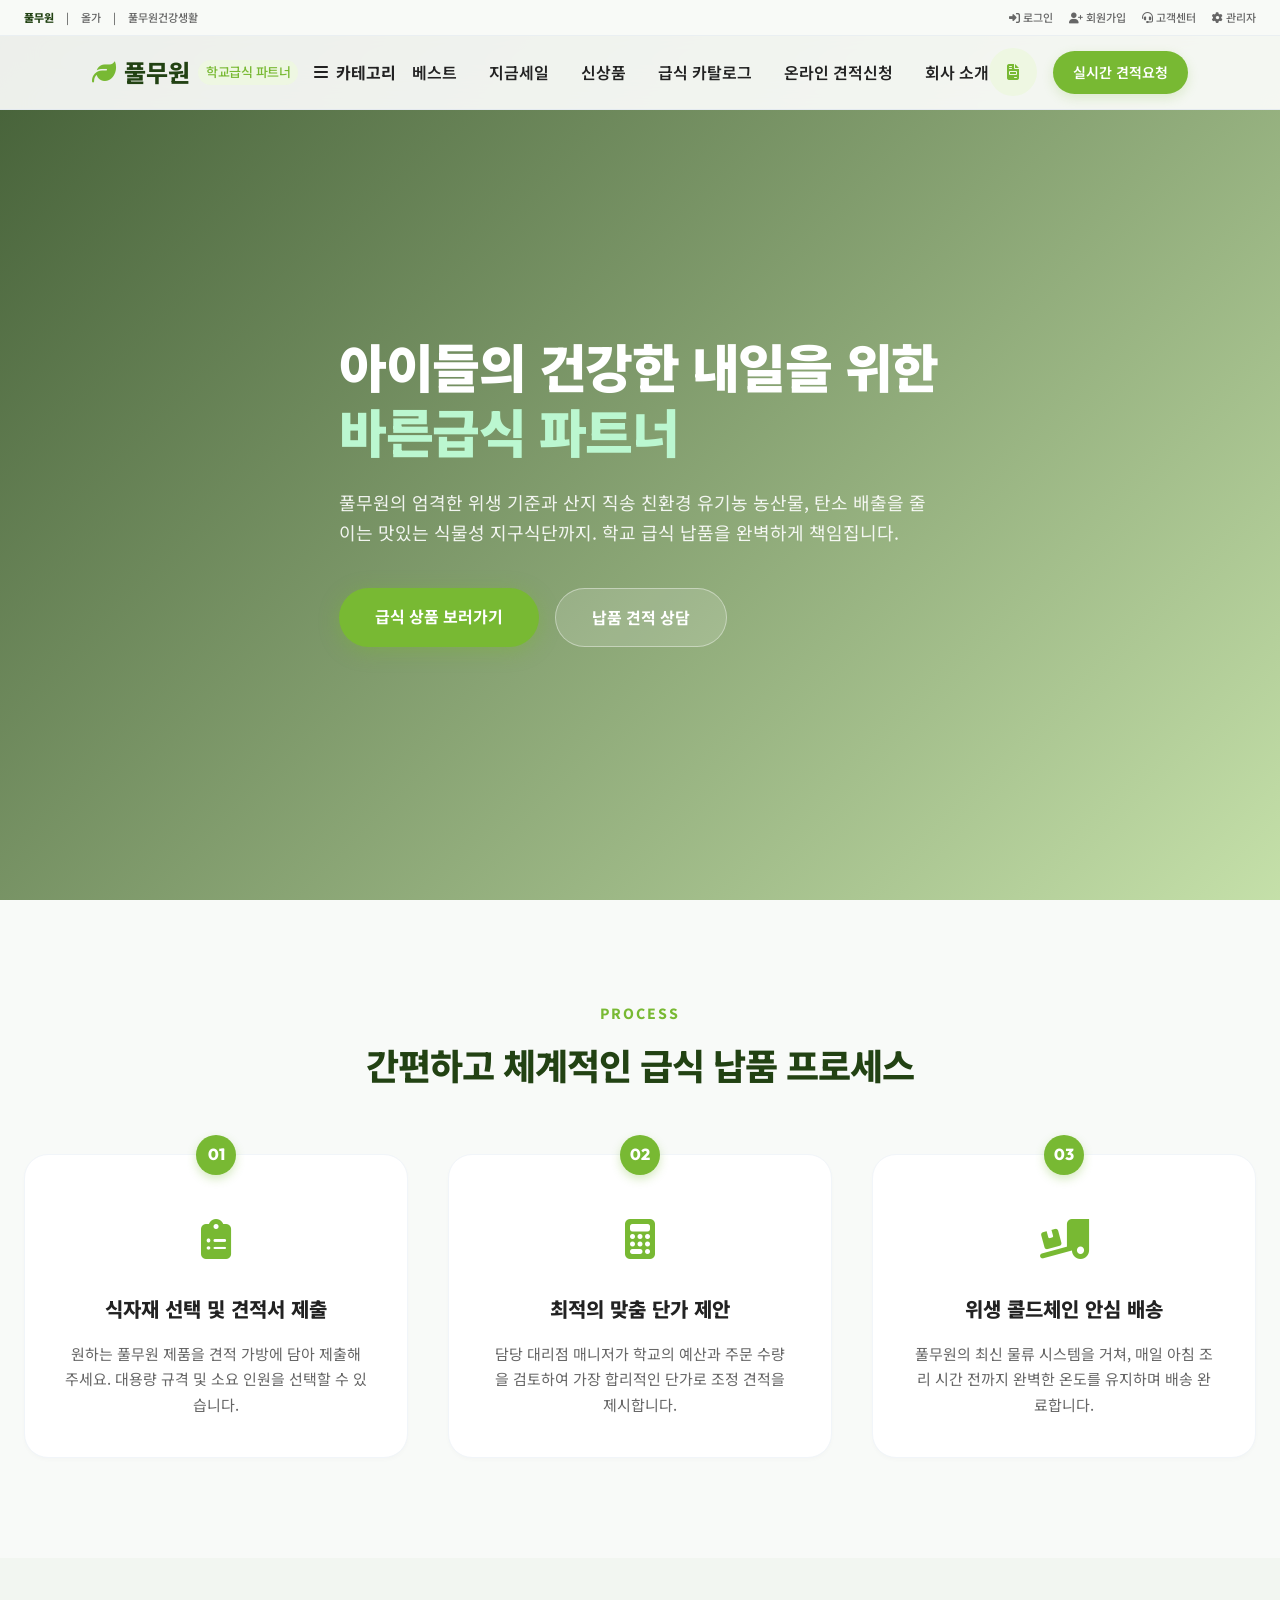
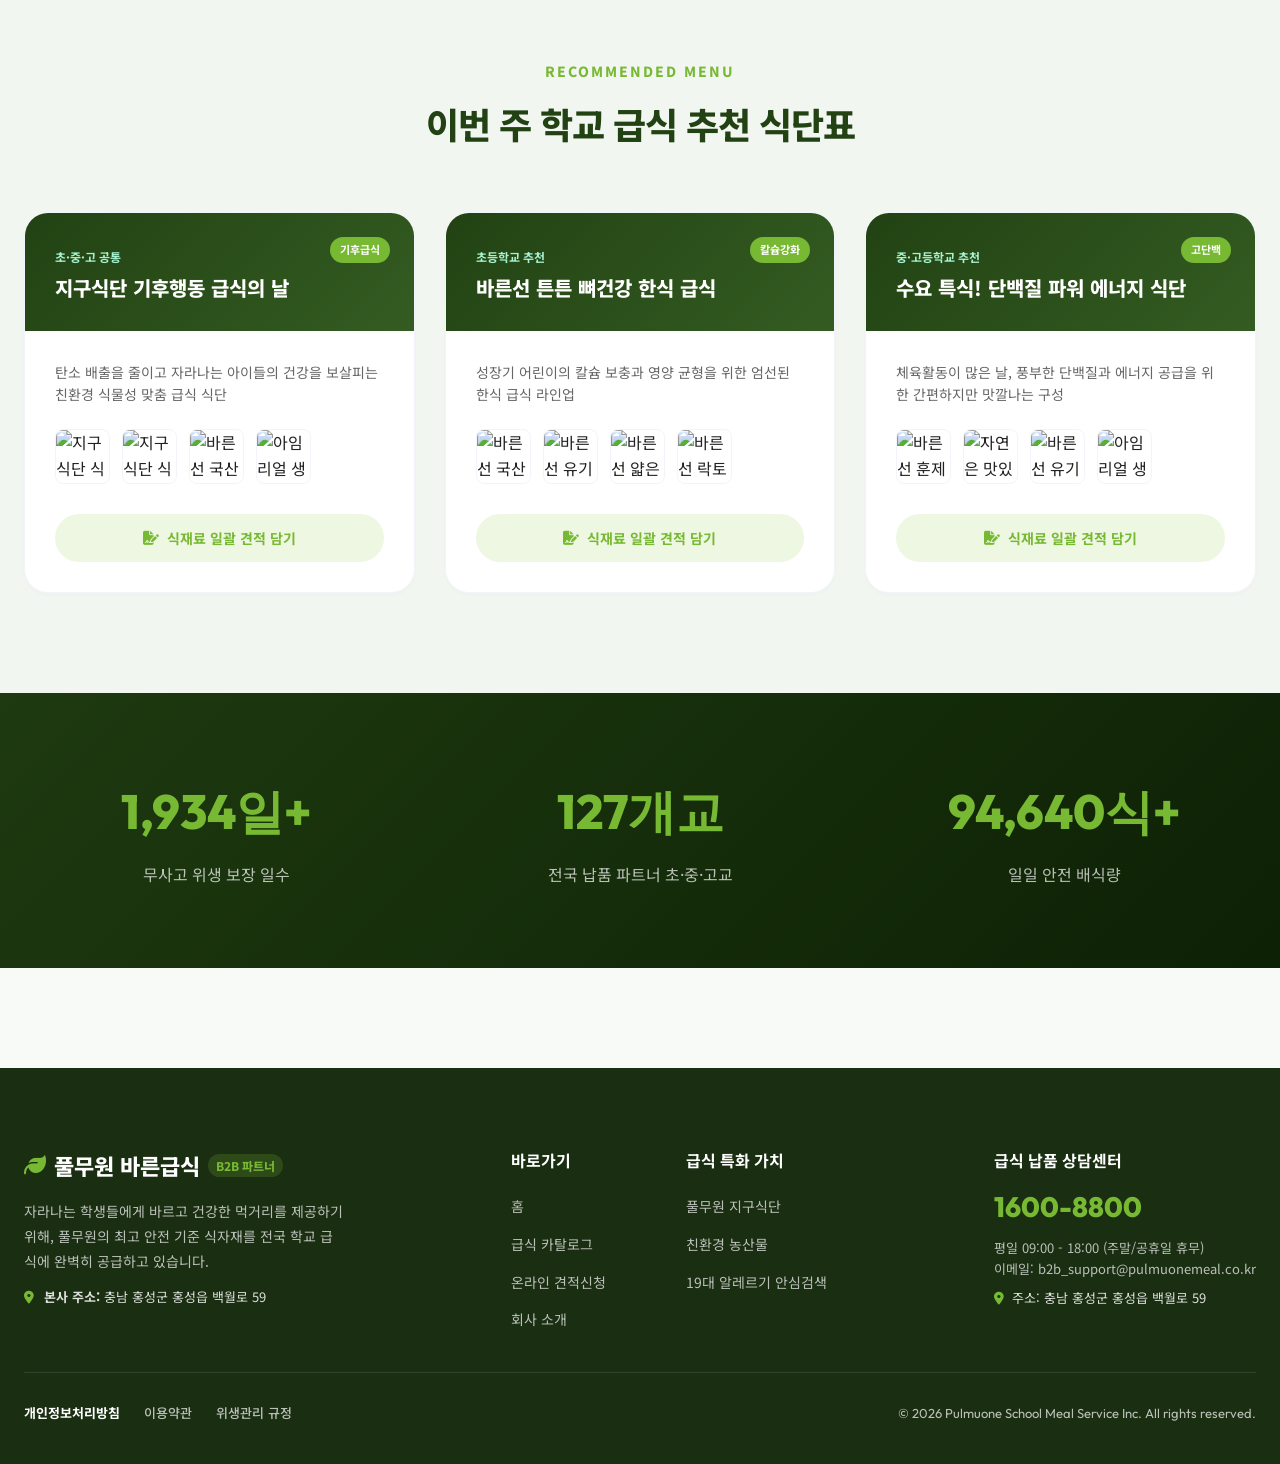
==== index.html @ 2d9eae4f "fix: 로그아웃 처리 함수 handleUserLogout 정의 복구 및 헤더 세션 초기화 정상화" ====
<!DOCTYPE html>
<html lang="ko">
<head>
  <meta charset="UTF-8">
  <meta name="viewport" content="width=device-width, initial-scale=1.0">
  <title>풀무원 바른급식 파트너 - 학교 급식 납품 전문 서비스</title>
  <meta name="description" content="우리 아이들을 위한 바른먹거리, 풀무원의 건강하고 안전한 식자재를 학교 급식에 완벽히 납품합니다. 알레르기 안심 설계와 B2B 견적을 확인해 보세요.">
  
  <!-- FontAwesome CDN -->
  <link rel="stylesheet" href="https://cdnjs.cloudflare.com/ajax/libs/font-awesome/6.4.0/css/all.min.css">
  
  <!-- CSS Stylesheets -->
  <link rel="stylesheet" href="styles/main.css?v=1.1">
  <link rel="stylesheet" href="styles/components.css?v=1.1">
  
  <style>
    /* 메인 페이지 전용 스타일 */
    
    /* 히어로 섹션 */
    .hero-section {
      height: 100vh;
      min-height: 650px;
      position: relative;
      background: linear-gradient(135deg, rgba(34, 66, 19, 0.85) 0%, rgba(120, 185, 51, 0.4) 100%), 
                  url('https://images.unsplash.com/photo-1574316071802-0d684efa7bf5?auto=format&fit=crop&q=80&w=1920') no-repeat center center/cover;
      display: flex;
      align-items: center;
      color: white;
      padding-top: 80px;
      overflow: hidden;
    }

    .hero-content {
      max-width: 650px;
      z-index: 10;
    }

    .hero-title {
      font-size: 52px;
      font-weight: 900;
      line-height: 1.25;
      margin-bottom: 24px;
      letter-spacing: -1.5px;
    }

    .hero-title span {
      color: #bbf7d0;
    }

    .hero-desc {
      font-size: 18px;
      color: rgba(255, 255, 255, 0.9);
      margin-bottom: 40px;
      line-height: 1.7;
    }

    .hero-actions {
      display: flex;
      gap: 16px;
    }

    .btn-hero-primary {
      background-color: var(--primary-color);
      color: white;
      padding: 16px 36px;
      border-radius: var(--radius-full);
      font-size: 16px;
      font-weight: 700;
      box-shadow: 0 4px 20px rgba(120, 185, 51, 0.4);
      transition: all var(--transition-normal);
    }

    .btn-hero-primary:hover {
      background-color: var(--primary-hover);
      transform: translateY(-3px);
      box-shadow: 0 6px 24px rgba(120, 185, 51, 0.6);
    }

    .btn-hero-secondary {
      background-color: rgba(255, 255, 255, 0.15);
      border: 1px solid rgba(255, 255, 255, 0.4);
      backdrop-filter: blur(10px);
      -webkit-backdrop-filter: blur(10px);
      color: white;
      padding: 16px 36px;
      border-radius: var(--radius-full);
      font-size: 16px;
      font-weight: 700;
      transition: all var(--transition-normal);
    }

    .btn-hero-secondary:hover {
      background-color: rgba(255, 255, 255, 0.3);
      transform: translateY(-3px);
    }

    /* 프로세스 소개 섹션 */
    .section-padding {
      padding: 100px 0;
    }

    .section-header {
      text-align: center;
      margin-bottom: 60px;
    }

    .section-subtitle {
      font-size: 14px;
      font-weight: 800;
      color: var(--primary-color);
      text-transform: uppercase;
      letter-spacing: 2px;
      margin-bottom: 12px;
      display: inline-block;
    }

    .section-title {
      font-size: 36px;
      font-weight: 800;
      color: var(--secondary-color);
      letter-spacing: -1px;
    }

    .process-grid {
      display: grid;
      grid-template-columns: repeat(3, 1fr);
      gap: 40px;
    }

    .process-card {
      background-color: white;
      border-radius: var(--radius-lg);
      padding: 40px;
      box-shadow: var(--shadow-sm);
      border: 1px solid var(--border-light);
      text-align: center;
      transition: all var(--transition-normal);
      position: relative;
    }

    .process-card:hover {
      transform: translateY(-10px);
      box-shadow: var(--shadow-lg);
      border-color: rgba(120, 185, 51, 0.2);
    }

    .process-step {
      position: absolute;
      top: -20px;
      left: 50%;
      transform: translateX(-50%);
      width: 40px;
      height: 40px;
      border-radius: var(--radius-full);
      background-color: var(--primary-color);
      color: white;
      font-family: 'Outfit', sans-serif;
      font-weight: 800;
      font-size: 16px;
      display: flex;
      align-items: center;
      justify-content: center;
      box-shadow: 0 4px 10px rgba(120, 185, 51, 0.3);
    }

    .process-icon {
      font-size: 40px;
      color: var(--primary-color);
      margin-bottom: 24px;
      margin-top: 10px;
    }

    .process-title {
      font-size: 20px;
      font-weight: 800;
      color: var(--text-dark);
      margin-bottom: 16px;
    }

    .process-desc {
      font-size: 15px;
      color: var(--text-muted);
      line-height: 1.7;
    }

    /* 추천 식단 섹션 */
    .menu-section {
      background-color: #f2f6f1;
    }

    .menu-grid {
      display: grid;
      grid-template-columns: repeat(3, 1fr);
      gap: 30px;
    }

    .menu-card {
      background-color: white;
      border-radius: var(--radius-lg);
      overflow: hidden;
      box-shadow: var(--shadow-sm);
      display: flex;
      flex-direction: column;
      border: 1px solid var(--border-light);
      transition: all var(--transition-normal);
    }

    .menu-card:hover {
      transform: translateY(-6px);
      box-shadow: var(--shadow-lg);
    }

    .menu-card-header {
      background: linear-gradient(135deg, var(--secondary-color) 0%, #345c22 100%);
      color: white;
      padding: 30px;
      position: relative;
    }

    .menu-tag {
      position: absolute;
      top: 24px;
      right: 24px;
      background-color: var(--primary-color);
      color: white;
      font-size: 11px;
      font-weight: 700;
      padding: 4px 10px;
      border-radius: var(--radius-full);
    }

    .menu-target {
      font-size: 12px;
      font-weight: 700;
      color: #a7f3d0;
      margin-bottom: 8px;
      display: inline-block;
    }

    .menu-title {
      font-size: 20px;
      font-weight: 800;
      line-height: 1.3;
    }

    .menu-card-body {
      padding: 30px;
      flex-grow: 1;
      display: flex;
      flex-direction: column;
    }

    .menu-desc {
      font-size: 14px;
      color: var(--text-muted);
      margin-bottom: 24px;
      line-height: 1.6;
    }

    .menu-items-preview {
      display: flex;
      gap: 12px;
      margin-bottom: 30px;
      margin-top: auto;
    }

    .menu-item-thumb {
      width: 55px;
      height: 55px;
      border-radius: var(--radius-sm);
      overflow: hidden;
      border: 1px solid var(--border-light);
      position: relative;
      cursor: pointer;
    }

    .menu-item-thumb img {
      width: 100%;
      height: 100%;
      object-fit: cover;
    }

    .menu-item-thumb:hover::after {
      content: attr(data-name);
      position: absolute;
      bottom: 100%;
      left: 50%;
      transform: translateX(-50%) translateY(-6px);
      background-color: var(--text-dark);
      color: white;
      font-size: 11px;
      white-space: nowrap;
      padding: 4px 8px;
      border-radius: 4px;
      z-index: 100;
    }

    .btn-add-menu {
      width: 100%;
      background-color: var(--primary-light);
      color: var(--primary-color);
      padding: 14px;
      border-radius: var(--radius-full);
      font-weight: 700;
      font-size: 14px;
      text-align: center;
      display: flex;
      align-items: center;
      justify-content: center;
      gap: 8px;
      transition: all var(--transition-fast);
    }

    .btn-add-menu:hover {
      background-color: var(--primary-color);
      color: white;
    }

    /* 실시간 카운터 섹션 */
    .counter-section {
      background: linear-gradient(135deg, #1e3a10 0%, #0d2105 100%);
      color: white;
      text-align: center;
      padding: 80px 0;
    }

    .counter-grid {
      display: grid;
      grid-template-columns: repeat(3, 1fr);
      gap: 40px;
    }

    .counter-item h3 {
      font-family: 'Outfit', sans-serif;
      font-size: 48px;
      font-weight: 800;
      color: var(--primary-color);
      margin-bottom: 12px;
    }

    .counter-item p {
      font-size: 16px;
      color: rgba(255, 255, 255, 0.7);
    }

    @media (max-width: 992px) {
      .process-grid, .menu-grid, .counter-grid {
        grid-template-columns: 1fr;
        gap: 30px;
      }
      .hero-title {
        font-size: 38px;
      }
    }
  </style>
</head>
<body>

  <!-- 헤더 -->
  <header>
    <!-- 상단 유틸 바 -->
    <div class="top-header">
      <div class="container top-header-inner">
        <div class="top-brands">
          <span class="active">풀무원</span> | 
          <span>올가</span> | 
          <span>풀무원건강생활</span>
        </div>
        <div class="top-nav">
          <a href="#" onclick="openLoginModal(event)"><i class="fas fa-sign-in-alt"></i> 로그인</a>
          <a href="#" onclick="openSignupModal(event)"><i class="fas fa-user-plus"></i> 회원가입</a>
          <a href="#" onclick="openCsModal(event)"><i class="fas fa-headset"></i> 고객센터</a>
          <a href="admin.html" title="관리자 콘솔"><i class="fas fa-cog"></i> 관리자</a>
        </div>
      </div>
    </div>
    
    <!-- 메인 GNB 바 -->
    <div class="container header-inner">
      <div class="logo">
        <a href="index.html">
          <i class="fas fa-leaf" style="color: var(--primary-color);"></i>
          풀무원
          <span class="sub-brand">학교급식 파트너</span>
        </a>
      </div>
      
      <!-- 카테고리 메뉴 토글러 및 메가 드롭다운 -->
      <div class="category-menu-wrapper">
        <button class="btn-category-toggle" id="megaMenuToggleBtn">
          <i class="fas fa-bars"></i> 카테고리
        </button>
        <div class="mega-dropdown-panel" id="megaDropdownPanel">
          <ul>
            <li><a href="products.html?filter=category_earth-diet"><i class="fas fa-earth-asia"></i> 지속가능먹거리</a></li>
            <li><a href="products.html?filter=category_tofu-vegetables"><i class="fas fa-egg"></i> 두부·콩나물·달걀</a></li>
            <li><a href="products.html?filter=category_vegetables"><i class="fas fa-wheat-awn"></i> 과일·채소·쌀</a></li>
            <li><a href="products.html?filter=category_processed"><i class="fas fa-fish"></i> 정육·수산·가공식품</a></li>
            <li><a href="products.html?filter=category_dumpling-noodle"><i class="fas fa-pizza-slice"></i> 만두·피자·면요리</a></li>
            <li><a href="products.html?filter=category_soup-side"><i class="fas fa-bowl-food"></i> 국·탕·반찬·양념</a></li>
            <li><a href="products.html?filter=category_snacks"><i class="fas fa-cookie"></i> 과자·간식·음료</a></li>
            <li><a href="products.html?filter=category_health"><i class="fas fa-capsules"></i> 건강식품·녹즙</a></li>
          </ul>
        </div>
      </div>


      <nav class="nav-menu">
        <a href="products.html?filter=best" class="nav-item">베스트</a>
        <a href="products.html?filter=sale" class="nav-item">지금세일</a>
        <a href="products.html?filter=new" class="nav-item">신상품</a>
        <a href="products.html" class="nav-item">급식 카탈로그</a>
        <a href="quote.html" class="nav-item">온라인 견적신청</a>
        <a href="about.html" class="nav-item">회사 소개</a>
      </nav>
      
      <div class="header-actions">
        <button class="btn-cart-toggle" title="견적 가방 열기">
          <i class="fas fa-file-invoice"></i>
          <span class="cart-count">0</span>
        </button>
        <a href="quote.html" class="btn-quote-nav">실시간 견적요청</a>
        <button class="btn-mobile-menu" id="mobileMenuBtn">
          <i class="fas fa-bars"></i>
        </button>
      </div>
    </div>
  </header>

  <!-- 모바일 네비게이션 오프캔버스 드로어 -->
  <div class="mobile-nav-overlay" id="mobileNavOverlay">
    <div class="mobile-nav-drawer">
      <div class="mobile-nav-header">
        <div class="mobile-logo">
          <i class="fas fa-leaf" style="color: var(--primary-color);"></i>
          <span>풀무원 파트너</span>
        </div>
        <button class="btn-close-mobile-nav" id="btnCloseMobileNav">
          <i class="fas fa-times"></i>
        </button>
      </div>
      <div class="mobile-nav-body">
        <div class="mobile-user-utility">
          <a href="#"><i class="fas fa-user"></i> 로그인</a>
          <a href="#"><i class="fas fa-user-plus"></i> 회원가입</a>
          <a href="admin.html"><i class="fas fa-cog"></i> 관리자</a>
        </div>
        <div class="mobile-menu-section">
          <h4>주요 메뉴</h4>
          <ul>
            <li><a href="products.html?filter=best"><i class="fas fa-crown"></i> 베스트</a></li>
            <li><a href="products.html?filter=sale"><i class="fas fa-tag"></i> 지금세일</a></li>
            <li><a href="products.html?filter=new"><i class="fas fa-sparkles"></i> 신상품</a></li>
            <li><a href="products.html"><i class="fas fa-book-open"></i> 급식 카탈로그</a></li>
            <li><a href="quote.html"><i class="fas fa-file-signature"></i> 온라인 견적신청</a></li>
            <li><a href="about.html"><i class="fas fa-building"></i> 회사 소개</a></li>
          </ul>
        </div>
        <div class="mobile-menu-section">
          <h4>카테고리 탐색</h4>
          <ul>
            <li><a href="products.html?filter=category_earth-diet"><i class="fas fa-earth-asia"></i> 지속가능먹거리</a></li>
            <li><a href="products.html?filter=category_tofu-vegetables"><i class="fas fa-egg"></i> 두부·콩나물·달걀</a></li>
            <li><a href="products.html?filter=category_vegetables"><i class="fas fa-wheat-awn"></i> 과일·채소·쌀</a></li>
            <li><a href="products.html?filter=category_processed"><i class="fas fa-fish"></i> 정육·수산·가공식품</a></li>
            <li><a href="products.html?filter=category_dumpling-noodle"><i class="fas fa-pizza-slice"></i> 만두·피자·면요리</a></li>
            <li><a href="products.html?filter=category_soup-side"><i class="fas fa-bowl-food"></i> 국·탕·반찬·양념</a></li>
            <li><a href="products.html?filter=category_snacks"><i class="fas fa-cookie"></i> 과자·간식·음료</a></li>
            <li><a href="products.html?filter=category_health"><i class="fas fa-capsules"></i> 건강식품·녹즙</a></li>
          </ul>
        </div>

      </div>
      <div class="mobile-nav-footer">
        <a href="quote.html" class="btn-mobile-quote-req"><i class="fas fa-paper-plane"></i> 실시간 견적요청</a>
      </div>
    </div>
  </div>

  <!-- 히어로 섹션 -->
  <section class="hero-section">
    <div class="container hero-content animate-fade-in-up">
      <h1 class="hero-title">아이들의 건강한 내일을 위한<br><span>바른급식 파트너</span></h1>
      <p class="hero-desc">풀무원의 엄격한 위생 기준과 산지 직송 친환경 유기농 농산물, 탄소 배출을 줄이는 맛있는 식물성 지구식단까지. 학교 급식 납품을 완벽하게 책임집니다.</p>
      <div class="hero-actions">
        <a href="products.html" class="btn-hero-primary">급식 상품 보러가기</a>
        <a href="quote.html" class="btn-hero-secondary">납품 견적 상담</a>
      </div>
    </div>
  </section>

  <!-- 서비스 프로세스 소개 -->
  <section class="section-padding">
    <div class="container">
      <div class="section-header">
        <span class="section-subtitle">Process</span>
        <h2 class="section-title">간편하고 체계적인 급식 납품 프로세스</h2>
      </div>
      
      <div class="process-grid">
        <!-- 1단계 -->
        <div class="process-card">
          <div class="process-step">01</div>
          <div class="process-icon">
            <i class="fas fa-clipboard-list"></i>
          </div>
          <h3 class="process-title">식자재 선택 및 견적서 제출</h3>
          <p class="process-desc">원하는 풀무원 제품을 견적 가방에 담아 제출해 주세요. 대용량 규격 및 소요 인원을 선택할 수 있습니다.</p>
        </div>
        
        <!-- 2단계 -->
        <div class="process-card">
          <div class="process-step">02</div>
          <div class="process-icon">
            <i class="fas fa-calculator"></i>
          </div>
          <h3 class="process-title">최적의 맞춤 단가 제안</h3>
          <p class="process-desc">담당 대리점 매니저가 학교의 예산과 주문 수량을 검토하여 가장 합리적인 단가로 조정 견적을 제시합니다.</p>
        </div>
        
        <!-- 3단계 -->
        <div class="process-card">
          <div class="process-step">03</div>
          <div class="process-icon">
            <i class="fas fa-truck-ramp-box"></i>
          </div>
          <h3 class="process-title">위생 콜드체인 안심 배송</h3>
          <p class="process-desc">풀무원의 최신 물류 시스템을 거쳐, 매일 아침 조리 시간 전까지 완벽한 온도를 유지하며 배송 완료합니다.</p>
        </div>
      </div>
    </div>
  </section>

  <!-- 추천 급식 식단 -->
  <section class="section-padding menu-section">
    <div class="container">
      <div class="section-header">
        <span class="section-subtitle">Recommended Menu</span>
        <h2 class="section-title">이번 주 학교 급식 추천 식단표</h2>
      </div>
      
      <div class="menu-grid" id="menuRecommendationsContainer">
        <!-- 식단표 동적 렌더링 영역 -->
      </div>
    </div>
  </section>

  <!-- 신뢰 지표 (카운터) -->
  <section class="counter-section">
    <div class="container counter-grid">
      <div class="counter-item">
        <h3><span class="count-num" data-target="3650">0</span>일+</h3>
        <p>무사고 위생 보장 일수</p>
      </div>
      <div class="counter-item">
        <h3><span class="count-num" data-target="245">0</span>개교</h3>
        <p>전국 납품 파트너 초·중·고교</p>
      </div>
      <div class="counter-item">
        <h3><span class="count-num" data-target="182000">0</span>식+</h3>
        <p>일일 안전 배식량</p>
      </div>
    </div>
  </section>

  <!-- 푸터 -->
  <footer>
    <div class="container">
      <div class="footer-top">
        <div class="footer-info-brand">
          <h3>
            <i class="fas fa-leaf" style="color: var(--primary-color);"></i>
            풀무원 바른급식
            <span class="footer-sub">B2B 파트너</span>
          </h3>
          <p>자라나는 학생들에게 바르고 건강한 먹거리를 제공하기 위해, 풀무원의 최고 안전 기준 식자재를 전국 학교 급식에 완벽히 공급하고 있습니다.</p>
          <p style="font-size: 13px; color: rgba(255, 255, 255, 0.85); margin-top: 10px;">
            <i class="fas fa-map-marker-alt" style="color: var(--primary-color); margin-right: 6px;"></i>
            <strong>본사 주소:</strong> 충남 홍성군 홍성읍 백월로 59
          </p>
        </div>

        <div class="footer-links-group">
          <div class="footer-links">
            <h4>바로가기</h4>
            <ul>
              <li><a href="index.html">홈</a></li>
              <li><a href="products.html">급식 카탈로그</a></li>
              <li><a href="quote.html">온라인 견적신청</a></li>
              <li><a href="about.html">회사 소개</a></li>
            </ul>
          </div>
          <div class="footer-links">
            <h4>급식 특화 가치</h4>
            <ul>
              <li><a href="products.html?filter=earth-diet">풀무원 지구식단</a></li>
              <li><a href="products.html?filter=tofu-vegetables">친환경 농산물</a></li>
              <li><a href="products.html">19대 알레르기 안심검색</a></li>
            </ul>
          </div>
        </div>
        <div class="footer-cs">
          <h4>급식 납품 상담센터</h4>
          <div class="tel">1600-8800</div>
          <p>평일 09:00 - 18:00 (주말/공휴일 휴무)<br>이메일: b2b_support@pulmuonemeal.co.kr</p>
          <p style="margin-top: 8px; font-size: 13px; color: rgba(255, 255, 255, 0.85);"><i class="fas fa-map-marker-alt" style="color: var(--primary-color); margin-right: 4px;"></i> 주소: 충남 홍성군 홍성읍 백월로 59</p>
        </div>

      </div>
      <div class="footer-bottom">
        <div class="footer-legal">
          <a href="#" class="bold">개인정보처리방침</a>
          <a href="#">이용약관</a>
          <a href="#">위생관리 규정</a>
        </div>
        <div class="footer-copyright">
          &copy; 2026 Pulmuone School Meal Service Inc. All rights reserved.
        </div>
      </div>
    </div>
  </footer>

  <!-- Scripts -->
  <script src="js/data.js?v=11"></script>
  <script src="js/cart.js?v=11"></script>
  <script src="js/auth.js?v=11"></script>
  <script src="js/main.js?v=11"></script>
</body>
</html>
---- styles/main.css ----
@import url('https://fonts.googleapis.com/css2?family=Noto+Sans+KR:wght@300;400;500;700;900&family=Outfit:wght@300;400;500;600;700;800&display=swap');

:root {
  --primary-color: #78B933; /* 풀무원 시그니처 그린 */
  --primary-hover: #67a329;
  --primary-light: #eef7e2;
  --secondary-color: #224213; /* 풀무원 딥 그린 */
  --accent-color: #E05A47; /* 경고/알레르기 강조용 코랄 레드 */
  --text-dark: #222222;
  --text-muted: #666666;
  --text-light: #999999;
  --bg-main: #F8FAF8; /* 맑고 신선한 느낌의 아주 연한 회녹색 배경 */
  --bg-card: #FFFFFF;
  --border-color: #E2E8F0;
  --border-light: #F1F5F9;
  
  --shadow-sm: 0 2px 4px rgba(0, 0, 0, 0.02);
  --shadow-md: 0 10px 20px rgba(120, 185, 51, 0.05), 0 2px 8px rgba(0, 0, 0, 0.04);
  --shadow-lg: 0 20px 40px rgba(120, 185, 51, 0.08), 0 4px 16px rgba(0, 0, 0, 0.06);
  --shadow-inset: inset 0 2px 4px rgba(0, 0, 0, 0.06);
  
  --radius-sm: 8px;
  --radius-md: 16px;
  --radius-lg: 24px;
  --radius-full: 9999px;
  
  --transition-fast: 0.2s cubic-bezier(0.4, 0, 0.2, 1);
  --transition-normal: 0.3s cubic-bezier(0.4, 0, 0.2, 1);
  --transition-slow: 0.5s cubic-bezier(0.4, 0, 0.2, 1);
}

* {
  box-sizing: border-box;
  margin: 0;
  padding: 0;
}

body {
  font-family: 'Noto Sans KR', 'Outfit', sans-serif;
  background-color: var(--bg-main);
  color: var(--text-dark);
  line-height: 1.6;
  overflow-x: hidden;
  -webkit-font-smoothing: antialiased;
}

a {
  color: inherit;
  text-decoration: none;
}

ul {
  list-style: none;
}

button, input, select, textarea {
  font-family: inherit;
  font-size: inherit;
  color: inherit;
  border: none;
  background: none;
  outline: none;
}

button {
  cursor: pointer;
}

/* 스크롤바 디자인 */
::-webkit-scrollbar {
  width: 10px;
}
::-webkit-scrollbar-track {
  background: var(--bg-main);
}
::-webkit-scrollbar-thumb {
  background: #cbd5e1;
  border-radius: var(--radius-full);
  border: 3px solid var(--bg-main);
}
::-webkit-scrollbar-thumb:hover {
  background: var(--primary-color);
}

/* 레이아웃 정의 */
.container {
  max-width: 1280px;
  margin: 0 auto;
  padding: 0 24px;
}

/* 헤더 & 내비게이션 (Glassmorphism) */
/* 상단 유틸리티 헤더 */
.top-header {
  height: 36px;
  background-color: #f8faf7;
  border-bottom: 1px solid rgba(226, 232, 240, 0.6);
  font-size: 11px;
  font-weight: 500;
  color: var(--text-muted);
  transition: all var(--transition-normal);
}

.top-header-inner {
  display: flex;
  justify-content: space-between;
  align-items: center;
  height: 100%;
}

.top-brands {
  display: flex;
  gap: 12px;
  align-items: center;
}

.top-brands span {
  cursor: pointer;
  transition: color var(--transition-fast);
}

.top-brands span:hover {
  color: var(--primary-color);
}

.top-brands span.active {
  color: var(--secondary-color);
  font-weight: 800;
}

.top-nav {
  display: flex;
  gap: 16px;
  align-items: center;
}

.top-nav a {
  transition: color var(--transition-fast);
}

.top-nav a:hover {
  color: var(--primary-color);
}

header {
  position: fixed;
  top: 0;
  left: 0;
  width: 100%;
  height: 110px; /* 36px + 74px */
  background-color: rgba(255, 255, 255, 0.9);
  backdrop-filter: blur(20px);
  -webkit-backdrop-filter: blur(20px);
  border-bottom: 1px solid rgba(226, 232, 240, 0.8);
  z-index: 1000;
  transition: all var(--transition-normal);
  display: flex;
  flex-direction: column;
}

header.scrolled {
  height: 70px;
  background-color: rgba(255, 255, 255, 0.95);
  box-shadow: 0 4px 20px rgba(0, 0, 0, 0.05);
}

header.scrolled .top-header {
  height: 0;
  opacity: 0;
  overflow: hidden;
  border-bottom: none;
}

.header-inner {
  display: flex;
  align-items: center;
  justify-content: space-between;
  height: 74px;
  transition: height var(--transition-normal);
}

header.scrolled .header-inner {
  height: 70px;
}

.logo a {
  display: flex;
  align-items: center;
  gap: 8px;
  font-size: 24px;
  font-weight: 800;
  color: var(--secondary-color);
}

.logo img {
  height: 38px;
  object-fit: contain;
}

.logo .sub-brand {
  font-size: 13px;
  font-weight: 500;
  color: var(--primary-color);
  background-color: var(--primary-light);
  padding: 2px 8px;
  border-radius: var(--radius-full);
  letter-spacing: -0.5px;
}

.nav-menu {
  display: flex;
  gap: 32px;
}

.nav-item {
  position: relative;
  font-size: 16px;
  font-weight: 600;
  color: var(--text-dark);
  padding: 8px 0;
  transition: color var(--transition-fast);
}

.nav-item::after {
  content: '';
  position: absolute;
  bottom: 0;
  left: 50%;
  width: 0;
  height: 3px;
  background-color: var(--primary-color);
  border-radius: var(--radius-full);
  transform: translateX(-50%);
  transition: width var(--transition-normal);
}

.nav-item:hover {
  color: var(--primary-color);
}

.nav-item.active {
  color: var(--primary-color);
}

.nav-item.active::after,
.nav-item:hover::after {
  width: 100%;
}

.header-actions {
  display: flex;
  align-items: center;
  gap: 16px;
}

/* 플로팅 견적가방 버튼 */
.btn-cart-toggle {
  position: relative;
  display: flex;
  align-items: center;
  justify-content: center;
  width: 48px;
  height: 48px;
  background-color: var(--primary-light);
  border-radius: var(--radius-full);
  color: var(--primary-color);
  transition: all var(--transition-normal);
}

.btn-cart-toggle:hover {
  background-color: var(--primary-color);
  color: white;
  transform: translateY(-2px);
}

.cart-count {
  position: absolute;
  top: -2px;
  right: -2px;
  background-color: var(--accent-color);
  color: white;
  font-size: 11px;
  font-weight: 700;
  min-width: 18px;
  height: 18px;
  border-radius: var(--radius-full);
  display: flex;
  align-items: center;
  justify-content: center;
  padding: 0 4px;
  border: 2px solid white;
}

.btn-quote-nav {
  background-color: var(--primary-color);
  color: white;
  padding: 10px 20px;
  border-radius: var(--radius-full);
  font-weight: 600;
  font-size: 14px;
  box-shadow: 0 4px 12px rgba(120, 185, 51, 0.2);
  transition: all var(--transition-normal);
}

.btn-quote-nav:hover {
  background-color: var(--primary-hover);
  transform: translateY(-2px);
  box-shadow: 0 6px 16px rgba(120, 185, 51, 0.3);
}

/* 푸터 디자인 */
footer {
  background-color: #1a2e12;
  color: rgba(255, 255, 255, 0.7);
  padding: 80px 0 40px 0;
  margin-top: 100px;
}

.footer-top {
  display: flex;
  justify-content: space-between;
  flex-wrap: wrap;
  gap: 40px;
  padding-bottom: 40px;
  border-bottom: 1px solid rgba(255, 255, 255, 0.1);
}

.footer-info-brand h3 {
  color: white;
  font-size: 22px;
  font-weight: 800;
  margin-bottom: 16px;
  display: flex;
  align-items: center;
  gap: 8px;
}

.footer-info-brand .footer-sub {
  font-size: 12px;
  background-color: rgba(120, 185, 51, 0.2);
  color: var(--primary-color);
  padding: 2px 8px;
  border-radius: var(--radius-full);
}

.footer-info-brand p {
  font-size: 14px;
  max-width: 320px;
  line-height: 1.8;
}

.footer-links-group {
  display: flex;
  gap: 80px;
}

.footer-links h4 {
  color: white;
  font-size: 16px;
  font-weight: 700;
  margin-bottom: 20px;
}

.footer-links ul {
  display: flex;
  flex-direction: column;
  gap: 12px;
}

.footer-links a {
  font-size: 14px;
  transition: color var(--transition-fast);
}

.footer-links a:hover {
  color: var(--primary-color);
}

.footer-cs h4 {
  color: white;
  font-size: 16px;
  font-weight: 700;
  margin-bottom: 12px;
}

.footer-cs .tel {
  font-family: 'Outfit', sans-serif;
  font-size: 28px;
  font-weight: 800;
  color: var(--primary-color);
  margin-bottom: 8px;
}

.footer-cs p {
  font-size: 13px;
  line-height: 1.6;
}

.footer-bottom {
  padding-top: 30px;
  display: flex;
  justify-content: space-between;
  align-items: center;
  flex-wrap: wrap;
  gap: 20px;
  font-size: 13px;
}

.footer-legal {
  display: flex;
  gap: 24px;
}

.footer-legal a {
  font-weight: 500;
}

.footer-legal a.bold {
  color: white;
  font-weight: 700;
}

.footer-copyright {
  font-family: 'Outfit', sans-serif;
}

/* 애니메이션 */
@keyframes fadeInUp {
  from {
    opacity: 0;
    transform: translateY(30px);
  }
  to {
    opacity: 1;
    transform: translateY(0);
  }
}

@keyframes fadeIn {
  from { opacity: 0; }
  to { opacity: 1; }
}

@keyframes slideInRight {
  from { transform: translateX(100%); }
  to { transform: translateX(0); }
}

.animate-fade-in-up {
  animation: fadeInUp 0.8s cubic-bezier(0.25, 1, 0.5, 1) forwards;
}

.animate-fade-in {
  animation: fadeIn 0.5s ease forwards;
}

/* 모바일 햄버거 메뉴 및 모바일 대응 */
.btn-mobile-menu {
  display: none;
  font-size: 22px;
  color: var(--text-dark);
  width: 40px;
  height: 40px;
  border-radius: var(--radius-full);
  align-items: center;
  justify-content: center;
  transition: background-color var(--transition-fast);
}

.btn-mobile-menu:hover {
  background-color: var(--primary-light);
  color: var(--primary-color);
}

/* 모바일 네비게이션 오프캔버스 드로어 */
.mobile-nav-overlay {
  position: fixed;
  top: 0;
  left: 0;
  width: 100%;
  height: 100%;
  background-color: rgba(0, 0, 0, 0.5);
  backdrop-filter: blur(4px);
  z-index: 3000;
  opacity: 0;
  pointer-events: none;
  transition: opacity var(--transition-normal);
}

.mobile-nav-overlay.open {
  opacity: 1;
  pointer-events: auto;
}

.mobile-nav-drawer {
  position: fixed;
  top: 0;
  left: 0;
  width: 85%;
  max-width: 320px;
  height: 100%;
  background-color: white;
  z-index: 3001;
  box-shadow: 10px 0 30px rgba(0, 0, 0, 0.15);
  display: flex;
  flex-direction: column;
  transform: translateX(-100%);
  transition: transform var(--transition-normal);
}

.mobile-nav-overlay.open .mobile-nav-drawer {
  transform: translateX(0);
}

.mobile-nav-header {
  padding: 20px;
  border-bottom: 1px solid var(--border-color);
  display: flex;
  align-items: center;
  justify-content: space-between;
  background-color: var(--bg-main);
}

.mobile-logo {
  display: flex;
  align-items: center;
  gap: 8px;
  font-weight: 800;
  font-size: 18px;
  color: var(--secondary-color);
}

.btn-close-mobile-nav {
  width: 36px;
  height: 36px;
  border-radius: var(--radius-full);
  display: flex;
  align-items: center;
  justify-content: center;
  font-size: 18px;
  color: var(--text-muted);
  transition: all var(--transition-fast);
}

.btn-close-mobile-nav:hover {
  background-color: var(--border-color);
  color: var(--text-dark);
}

.mobile-nav-body {
  flex-grow: 1;
  overflow-y: auto;
  padding: 20px;
  display: flex;
  flex-direction: column;
  gap: 24px;
}

.mobile-user-utility {
  display: flex;
  gap: 10px;
  padding-bottom: 16px;
  border-bottom: 1px dashed var(--border-color);
}

.mobile-user-utility a {
  flex: 1;
  text-align: center;
  padding: 10px 8px;
  background-color: var(--bg-main);
  border-radius: var(--radius-sm);
  font-size: 12px;
  font-weight: 600;
  color: var(--text-dark);
  display: flex;
  align-items: center;
  justify-content: center;
  gap: 6px;
}

.mobile-menu-section h4 {
  font-size: 12px;
  font-weight: 700;
  color: var(--text-light);
  text-transform: uppercase;
  margin-bottom: 10px;
  letter-spacing: 0.5px;
}

.mobile-menu-section ul {
  display: flex;
  flex-direction: column;
  gap: 4px;
}

.mobile-menu-section li a {
  display: flex;
  align-items: center;
  gap: 12px;
  padding: 12px 14px;
  font-size: 15px;
  font-weight: 600;
  color: var(--text-dark);
  border-radius: var(--radius-sm);
  transition: all var(--transition-fast);
}

.mobile-menu-section li a i {
  color: var(--primary-color);
  width: 20px;
  text-align: center;
}

.mobile-menu-section li a:hover {
  background-color: var(--primary-light);
  color: var(--primary-color);
}

.mobile-nav-footer {
  padding: 20px;
  border-top: 1px solid var(--border-color);
  background-color: var(--bg-main);
}

.btn-mobile-quote-req {
  display: flex;
  align-items: center;
  justify-content: center;
  gap: 8px;
  width: 100%;
  padding: 14px;
  background-color: var(--primary-color);
  color: white;
  border-radius: var(--radius-full);
  font-weight: 700;
  font-size: 14px;
  box-shadow: 0 4px 12px rgba(120, 185, 51, 0.3);
}

/* 미디어 쿼리 종합 최적화 */
@media (max-width: 992px) {
  .nav-menu {
    display: none !important;
  }
  .top-header {
    display: none;
  }
  header {
    height: 64px !important;
  }
  header.scrolled {
    height: 64px !important;
  }
  .header-inner {
    height: 64px !important;
  }
  header.scrolled .header-inner {
    height: 64px !important;
  }
  .btn-mobile-menu {
    display: flex !important;
  }
  .btn-quote-nav {
    display: none;
  }
  .logo a {
    font-size: 20px;
  }
  .logo img {
    height: 32px;
  }
  .logo .sub-brand {
    font-size: 11px;
    padding: 2px 6px;
  }
  .footer-links-group {
    gap: 40px;
  }
}

@media (max-width: 768px) {
  .container {
    padding: 0 16px;
  }
  footer {
    padding: 50px 0 30px 0;
    margin-top: 60px;
  }
  .footer-top {
    flex-direction: column;
    gap: 24px;
  }
  .footer-links-group {
    flex-direction: column;
    gap: 20px;
  }
  .footer-bottom {
    flex-direction: column;
    align-items: flex-start;
    gap: 12px;
  }
}

@media (max-width: 480px) {
  .logo .sub-brand {
    display: none;
  }
  .btn-cart-toggle {
    width: 40px;
    height: 40px;
  }
}
---- styles/components.css ----
/* 상품 그리드 및 카드 디자인 */
.product-grid {
  display: grid;
  grid-template-columns: repeat(auto-fill, minmax(280px, 1fr));
  gap: 30px;
  padding: 20px 0;
}

.product-card {
  background-color: var(--bg-card);
  border-radius: var(--radius-md);
  overflow: hidden;
  box-shadow: var(--shadow-sm);
  border: 1px solid var(--border-light);
  transition: all var(--transition-normal);
  display: flex;
  flex-direction: column;
  position: relative;
}

.product-card:hover {
  transform: translateY(-8px);
  box-shadow: var(--shadow-lg);
  border-color: rgba(120, 185, 51, 0.3);
}

.product-badge {
  position: absolute;
  top: 16px;
  left: 16px;
  z-index: 10;
  display: flex;
  flex-direction: column;
  gap: 6px;
}

.badge {
  font-size: 11px;
  font-weight: 700;
  padding: 4px 10px;
  border-radius: var(--radius-full);
  color: white;
  text-transform: uppercase;
  letter-spacing: -0.2px;
}

.badge.earth {
  background-color: #3b82f6; /* 지구식단 */
}

.badge.organic {
  background-color: #10b981; /* 친환경 */
}

.badge.popular {
  background-color: #f59e0b; /* 인기 */
}

.product-image-wrapper {
  position: relative;
  width: 100%;
  padding-top: 100%; /* 1:1 Aspect Ratio */
  background-color: #fbfdfb;
  overflow: hidden;
}

.product-image-wrapper img {
  position: absolute;
  top: 0;
  left: 0;
  width: 100%;
  height: 100%;
  object-fit: cover;
  transition: transform var(--transition-slow);
}

.product-card:hover .product-image-wrapper img {
  transform: scale(1.08);
}

.product-info {
  padding: 20px;
  display: flex;
  flex-direction: column;
  flex-grow: 1;
}

.product-brand {
  font-size: 12px;
  font-weight: 700;
  color: var(--primary-color);
  margin-bottom: 6px;
}

.product-name {
  font-size: 16px;
  font-weight: 700;
  color: var(--text-dark);
  margin-bottom: 8px;
  line-height: 1.4;
  height: 44px; /* 두 줄 고정 */
  display: -webkit-box;
  -webkit-line-clamp: 2;
  -webkit-box-orient: vertical;
  overflow: hidden;
}

.product-spec {
  font-family: 'Outfit', sans-serif;
  font-size: 13px;
  color: var(--text-muted);
  background-color: var(--bg-main);
  padding: 4px 8px;
  border-radius: var(--radius-sm);
  align-self: flex-start;
  margin-bottom: 12px;
}

.allergy-tags {
  display: flex;
  flex-wrap: wrap;
  gap: 4px;
  margin-bottom: 16px;
}

.allergy-badge {
  font-size: 11px;
  padding: 2px 6px;
  border-radius: 4px;
  background-color: #f1f5f9;
  color: #64748b;
  font-weight: 500;
}

.allergy-badge.has-allergen {
  background-color: #fee2e2;
  color: var(--accent-color);
}

.product-price-row {
  display: flex;
  align-items: flex-end;
  justify-content: space-between;
  margin-top: auto;
  padding-top: 14px;
  border-top: 1px solid var(--border-light);
}

.price-box {
  display: flex;
  flex-direction: column;
}

.price-label {
  font-size: 11px;
  color: var(--text-light);
}

.price-val {
  font-family: 'Outfit', sans-serif;
  font-size: 18px;
  font-weight: 800;
  color: var(--text-dark);
}

.price-val span {
  font-family: 'Noto Sans KR', sans-serif;
  font-size: 13px;
  font-weight: 500;
}

.btn-add-quote {
  width: 38px;
  height: 38px;
  border-radius: var(--radius-full);
  background-color: var(--primary-light);
  color: var(--primary-color);
  display: flex;
  align-items: center;
  justify-content: center;
  transition: all var(--transition-fast);
}

.btn-add-quote:hover {
  background-color: var(--primary-color);
  color: white;
  transform: scale(1.05);
}

/* ==========================================================================
   견적 장바구니 슬라이드 드로어 (Quote Drawer)
   ========================================================================== */
.cart-drawer-overlay {
  position: fixed;
  top: 0;
  left: 0;
  width: 100%;
  height: 100%;
  background-color: rgba(0, 0, 0, 0.4);
  backdrop-filter: blur(4px);
  z-index: 2000;
  opacity: 0;
  pointer-events: none;
  transition: opacity var(--transition-normal);
}

.cart-drawer-overlay.open {
  opacity: 1;
  pointer-events: auto;
}

.cart-drawer {
  position: fixed;
  top: 0;
  right: 0;
  width: 100%;
  max-width: 460px;
  height: 100%;
  background-color: white;
  z-index: 2001;
  box-shadow: -10px 0 30px rgba(0, 0, 0, 0.15);
  display: flex;
  flex-direction: column;
  transform: translateX(100%);
  transition: transform var(--transition-normal);
}

.cart-drawer-overlay.open .cart-drawer {
  transform: translateX(0);
}

.drawer-header {
  padding: 24px;
  border-bottom: 1px solid var(--border-color);
  display: flex;
  align-items: center;
  justify-content: space-between;
}

.drawer-header h3 {
  font-size: 20px;
  font-weight: 800;
  color: var(--secondary-color);
  display: flex;
  align-items: center;
  gap: 8px;
}

.btn-close-drawer {
  width: 32px;
  height: 32px;
  border-radius: var(--radius-full);
  display: flex;
  align-items: center;
  justify-content: center;
  color: var(--text-muted);
  transition: background-color var(--transition-fast);
}

.btn-close-drawer:hover {
  background-color: var(--bg-main);
  color: var(--text-dark);
}

.drawer-content {
  flex-grow: 1;
  overflow-y: auto;
  padding: 24px;
  display: flex;
  flex-direction: column;
  gap: 16px;
}

.cart-empty-state {
  display: flex;
  flex-direction: column;
  align-items: center;
  justify-content: center;
  flex-grow: 1;
  color: var(--text-light);
  gap: 16px;
  text-align: center;
}

.cart-empty-state i {
  font-size: 48px;
  color: var(--border-color);
}

/* 장바구니 품목 카드 */
.cart-item {
  display: flex;
  gap: 16px;
  padding: 16px 0;
  border-bottom: 1px solid var(--border-light);
  position: relative;
}

.cart-item-img {
  width: 70px;
  height: 70px;
  border-radius: var(--radius-sm);
  overflow: hidden;
  border: 1px solid var(--border-light);
  flex-shrink: 0;
}

.cart-item-img img {
  width: 100%;
  height: 100%;
  object-fit: cover;
}

.cart-item-details {
  flex-grow: 1;
  display: flex;
  flex-direction: column;
}

.cart-item-brand {
  font-size: 11px;
  font-weight: 700;
  color: var(--primary-color);
}

.cart-item-name {
  font-size: 14px;
  font-weight: 700;
  color: var(--text-dark);
  margin-bottom: 4px;
  line-height: 1.3;
}

.cart-item-spec {
  font-size: 12px;
  color: var(--text-muted);
  margin-bottom: 8px;
}

.cart-item-bottom {
  display: flex;
  align-items: center;
  justify-content: space-between;
}

.qty-control {
  display: flex;
  align-items: center;
  border: 1px solid var(--border-color);
  border-radius: var(--radius-full);
  overflow: hidden;
  background-color: var(--bg-main);
}

.qty-btn {
  width: 28px;
  height: 28px;
  display: flex;
  align-items: center;
  justify-content: center;
  font-weight: 700;
  transition: background-color var(--transition-fast);
}

.qty-btn:hover {
  background-color: #cbd5e1;
}

.qty-val {
  font-family: 'Outfit', sans-serif;
  font-size: 13px;
  font-weight: 700;
  padding: 0 10px;
  min-width: 24px;
  text-align: center;
}

.cart-item-price {
  font-family: 'Outfit', sans-serif;
  font-weight: 700;
  font-size: 15px;
  color: var(--text-dark);
}

.btn-remove-item {
  position: absolute;
  top: 12px;
  right: 0;
  font-size: 18px;
  color: var(--text-light);
  transition: color var(--transition-fast);
}

.btn-remove-item:hover {
  color: var(--accent-color);
}

.drawer-footer {
  padding: 24px;
  border-top: 1px solid var(--border-color);
  background-color: var(--bg-main);
  display: flex;
  flex-direction: column;
  gap: 16px;
}

.summary-row {
  display: flex;
  justify-content: space-between;
  font-size: 14px;
  color: var(--text-muted);
}

.summary-row.total {
  font-size: 18px;
  font-weight: 800;
  color: var(--text-dark);
}

.summary-row.total .price {
  color: var(--primary-color);
}

.btn-request-quote {
  background-color: var(--primary-color);
  color: white;
  width: 100%;
  padding: 16px;
  border-radius: var(--radius-full);
  font-weight: 700;
  font-size: 16px;
  text-align: center;
  box-shadow: 0 4px 16px rgba(120, 185, 51, 0.2);
  transition: all var(--transition-normal);
  display: block;
}

.btn-request-quote:hover {
  background-color: var(--primary-hover);
  transform: translateY(-2px);
  box-shadow: 0 6px 20px rgba(120, 185, 51, 0.3);
}

/* ==========================================================================
   모달 다이얼로그 (Dialog / Modal)
   ========================================================================== */
.modal-overlay {
  position: fixed;
  top: 0;
  left: 0;
  width: 100%;
  height: 100%;
  background-color: rgba(0, 0, 0, 0.5);
  backdrop-filter: blur(5px);
  z-index: 3000;
  opacity: 0;
  pointer-events: none;
  transition: opacity var(--transition-normal);
  display: flex;
  align-items: center;
  justify-content: center;
}

.modal-overlay.open {
  opacity: 1;
  pointer-events: auto;
}

.modal-window {
  background-color: white;
  width: 100%;
  max-width: 680px;
  max-height: 90vh;
  border-radius: var(--radius-lg);
  box-shadow: var(--shadow-lg);
  overflow-y: auto;
  transform: scale(0.9);
  transition: transform var(--transition-normal);
  position: relative;
}

.modal-overlay.open .modal-window {
  transform: scale(1);
}

.modal-close {
  position: absolute;
  top: 24px;
  right: 24px;
  width: 36px;
  height: 36px;
  border-radius: var(--radius-full);
  background-color: var(--bg-main);
  color: var(--text-dark);
  display: flex;
  align-items: center;
  justify-content: center;
  font-size: 20px;
  z-index: 10;
  transition: all var(--transition-fast);
}

.modal-close:hover {
  background-color: var(--accent-color);
  color: white;
}

.modal-body {
  padding: 40px;
}

.modal-product-layout {
  display: flex;
  gap: 32px;
}

.modal-img-box {
  width: 240px;
  height: 240px;
  border-radius: var(--radius-md);
  overflow: hidden;
  border: 1px solid var(--border-light);
  flex-shrink: 0;
}

.modal-img-box img {
  width: 100%;
  height: 100%;
  object-fit: cover;
}

.modal-details {
  flex-grow: 1;
}

.modal-brand {
  color: var(--primary-color);
  font-weight: 700;
  font-size: 13px;
  margin-bottom: 6px;
}

.modal-name {
  font-size: 22px;
  font-weight: 800;
  color: var(--text-dark);
  margin-bottom: 12px;
  line-height: 1.3;
}

.modal-spec-badge {
  display: inline-block;
  font-family: 'Outfit', sans-serif;
  font-size: 13px;
  font-weight: 500;
  background-color: var(--primary-light);
  color: var(--primary-color);
  padding: 4px 10px;
  border-radius: var(--radius-sm);
  margin-bottom: 20px;
}

.modal-section {
  margin-top: 24px;
  border-top: 1px solid var(--border-light);
  padding-top: 20px;
}

.modal-section-title {
  font-size: 15px;
  font-weight: 700;
  color: var(--text-dark);
  margin-bottom: 12px;
}

/* 영양성분 표 */
.nutrition-grid {
  display: grid;
  grid-template-columns: repeat(4, 1fr);
  gap: 12px;
  background-color: var(--bg-main);
  padding: 16px;
  border-radius: var(--radius-md);
}

.nutrition-item {
  text-align: center;
}

.nutrition-label {
  font-size: 11px;
  color: var(--text-muted);
  margin-bottom: 2px;
}

.nutrition-val {
  font-family: 'Outfit', sans-serif;
  font-size: 14px;
  font-weight: 700;
  color: var(--text-dark);
}

/* 알레르기 안내 영역 */
.allergy-alert-box {
  background-color: #fffbeb;
  border: 1px dashed #f59e0b;
  border-radius: var(--radius-md);
  padding: 16px;
  display: flex;
  gap: 12px;
  align-items: flex-start;
}

.allergy-alert-box i {
  color: #f59e0b;
  font-size: 20px;
  margin-top: 2px;
}

.allergy-alert-desc {
  font-size: 13px;
  color: #78350f;
  line-height: 1.5;
}

.allergy-alert-list {
  font-weight: 700;
  color: var(--accent-color);
}

@media (max-width: 768px) {
  .modal-product-layout {
    flex-direction: column;
    align-items: center;
  }
  .modal-img-box {
    width: 100%;
    max-width: 280px;
  }
  .modal-body {
    padding: 24px;
  }
}

/* ==========================================================================
   메가 카테고리 드롭다운 패널 (Mega Dropdown)
   ========================================================================== */
.category-menu-wrapper {
  position: relative;
  display: inline-block;
}

.btn-category-toggle {
  font-size: 16px;
  font-weight: 700;
  color: var(--text-dark);
  display: flex;
  align-items: center;
  gap: 8px;
  padding: 10px 16px;
  border-radius: var(--radius-sm);
  transition: all var(--transition-fast);
}

.btn-category-toggle:hover {
  background-color: var(--primary-light);
  color: var(--primary-color);
}

.mega-dropdown-panel {
  position: absolute;
  top: 100%;
  left: 0;
  width: 250px;
  background-color: white;
  border-radius: var(--radius-md);
  box-shadow: var(--shadow-lg);
  border: 1px solid var(--border-color);
  padding: 16px 8px;
  margin-top: 10px;
  z-index: 1500;
  display: none; /* 레이아웃 왜곡 방지 및 기본 비노출 */
  transform: translateY(15px);
  transition: transform 0.2s ease;
}

.mega-dropdown-panel.open {
  display: block;
  transform: translateY(0);
}

.mega-dropdown-panel ul {
  display: flex;
  flex-direction: column;
  gap: 4px;
}

.mega-dropdown-panel li a {
  display: flex;
  align-items: center;
  gap: 12px;
  padding: 10px 16px;
  font-size: 14px;
  font-weight: 600;
  color: var(--text-dark);
  border-radius: var(--radius-sm);
  transition: all var(--transition-fast);
}

.mega-dropdown-panel li a i {
  color: var(--text-light);
  font-size: 15px;
  width: 18px;
  text-align: center;
  transition: color var(--transition-fast);
}

.mega-dropdown-panel li a:hover {
  background-color: var(--primary-light);
  color: var(--primary-color);
}

.mega-dropdown-panel li a:hover i {
  color: var(--primary-color);
}

/* 세일 제품 카드 데코레이션 */
.price-row-sale {
  display: flex;
  flex-direction: column;
}
.original-price-val {
  font-size: 11px;
  text-decoration: line-through;
  color: var(--text-light);
  margin-bottom: 2px;
  font-family: 'Outfit', sans-serif;
}
.sale-discount-badge {
  font-family: 'Outfit', sans-serif;
  color: var(--accent-color);
  font-weight: 800;
  font-size: 18px;
  margin-right: 4px;
}
.badge.sale {
  background-color: var(--accent-color);
}
.badge.new {
  background-color: #ec4899;
}

/* ==========================================================================
   서브페이지 (베스트, 지금세일, 신상품) 특화 스타일
   ========================================================================== */

/* 1. 카테고리 퀵 선택 탭 바둑판 (그리드) */
.quick-category-grid {
  display: grid;
  grid-template-columns: repeat(7, 1fr);
  gap: 1px;
  background-color: #e2e8f0;
  border: 1px solid #e2e8f0;
  border-radius: var(--radius-md);
  overflow: hidden;
  margin-bottom: 40px;
}

@media (max-width: 1024px) {
  .quick-category-grid {
    grid-template-columns: repeat(5, 1fr);
  }
}
@media (max-width: 768px) {
  .quick-category-grid {
    grid-template-columns: repeat(3, 1fr);
  }
}

.quick-category-btn {
  background-color: white;
  display: flex;
  flex-direction: column;
  align-items: center;
  justify-content: center;
  padding: 20px 10px;
  cursor: pointer;
  transition: all var(--transition-fast);
  text-align: center;
  gap: 10px;
  font-size: 13px;
  font-weight: 600;
  color: var(--text-dark);
  position: relative;
  border: none;
}

.quick-category-btn i {
  font-size: 22px;
  color: var(--text-muted);
  transition: color var(--transition-fast);
}

.quick-category-btn:hover {
  background-color: var(--bg-main);
  color: var(--primary-color);
}

.quick-category-btn:hover i {
  color: var(--primary-color);
}

.quick-category-btn.active {
  color: var(--primary-color);
  background-color: #f7fee7;
  font-weight: 700;
  box-shadow: inset 0 0 0 1.5px var(--primary-color);
  z-index: 10;
}

.quick-category-btn.active i {
  color: var(--primary-color);
}

.quick-category-btn .active-dot {
  width: 5px;
  height: 5px;
  background-color: var(--primary-color);
  border-radius: var(--radius-full);
  position: absolute;
  bottom: 8px;
}

/* 2. 지금세일 전용 할인율 범위 필터 */
.discount-filter-tabs {
  display: grid;
  grid-template-columns: repeat(5, 1fr);
  gap: 8px;
  margin-bottom: 20px;
}

@media (max-width: 600px) {
  .discount-filter-tabs {
    grid-template-columns: repeat(3, 1fr);
  }
}

.discount-filter-btn {
  background-color: white;
  border: 1px solid var(--border-color);
  border-radius: var(--radius-sm);
  padding: 14px;
  font-size: 14px;
  font-weight: 600;
  color: var(--text-dark);
  text-align: center;
  cursor: pointer;
  transition: all var(--transition-fast);
}

.discount-filter-btn:hover {
  background-color: var(--bg-main);
  border-color: var(--text-light);
}

.discount-filter-btn.active {
  border-color: var(--primary-color);
  color: var(--primary-color);
  background-color: #f7fee7;
  font-weight: 700;
}

/* 3. 베스트 순위 랭킹 번호 */
.product-card {
  position: relative;
}

.rank-num {
  position: absolute;
  top: 12px;
  left: 12px;
  font-family: 'Outfit', sans-serif;
  font-size: 18px;
  font-weight: 900;
  color: var(--text-dark);
  z-index: 100;
  letter-spacing: -0.5px;
  background-color: rgba(255, 255, 255, 0.9);
  padding: 2px 8px;
  border-radius: var(--radius-sm);
  box-shadow: var(--shadow-sm);
}

/* 4. 신상품 평점 평가단 메타 정보 */
.product-meta-row {
  display: flex;
  align-items: center;
  gap: 8px;
  font-size: 12px;
  color: var(--text-light);
  margin-top: 8px;
}

.product-meta-row span {
  display: flex;
  align-items: center;
  gap: 4px;
}

.product-meta-row .star-rating i {
  color: #f59e0b; /* 황금 노랑 */
}

/* 5. 신상품 3열 와이드 그리드 카드 스타일 */
.grid-new-layout {
  grid-template-columns: repeat(3, 1fr) !important;
}

@media (max-width: 900px) {
  .grid-new-layout {
    grid-template-columns: repeat(2, 1fr) !important;
  }
}
@media (max-width: 600px) {
  .grid-new-layout {
    grid-template-columns: 1fr !important;
  }
}

.product-card.new-style {
  border-radius: var(--radius-md);
  overflow: hidden;
  box-shadow: var(--shadow-sm);
  transition: all var(--transition-normal);
}

.product-card.new-style:hover {
  transform: translateY(-5px);
  box-shadow: var(--shadow-md);
}

.product-card.new-style .product-image-wrapper {
  height: 260px; /* 더 커진 이미지 영역 */
}

/* 하트찜 아이콘 관련 데코레이션 */
.btn-wish-toggle {
  background: none;
  border: none;
  color: var(--text-light);
  font-size: 18px;
  cursor: pointer;
  transition: color var(--transition-fast);
}

.btn-wish-toggle:hover {
  color: var(--accent-color);
}

.btn-wish-toggle.active {
  color: var(--accent-color);
}

/* ==========================================================================
   지속가능먹거리 전용 사이드바 상세 필터 스타일
   ========================================================================== */

.sidebar-filter-title {
  font-size: 15px;
  font-weight: 700;
  color: var(--text-dark);
  margin-bottom: 12px;
  padding-bottom: 8px;
  border-bottom: 2px solid var(--primary-color);
}

.sidebar-category-list {
  display: flex;
  flex-direction: column;
  gap: 10px;
  margin-bottom: 24px;
}

.sidebar-category-link {
  font-size: 13px;
  font-weight: 500;
  color: var(--text-light);
  cursor: pointer;
  transition: all var(--transition-fast);
  display: flex;
  align-items: center;
  justify-content: space-between;
}

.sidebar-category-link:hover {
  color: var(--primary-color);
  font-weight: 600;
}

.sidebar-category-link.active {
  color: var(--primary-color);
  font-weight: 700;
}

/* 아코디언 아웃라인 */
.filter-accordion-group {
  border-top: 1px solid var(--border-color);
  padding: 16px 0;
}

.filter-accordion-header {
  display: flex;
  justify-content: space-between;
  align-items: center;
  cursor: pointer;
  font-size: 13px;
  font-weight: 700;
  color: var(--text-dark);
  user-select: none;
}

.filter-accordion-header i {
  font-size: 11px;
  color: var(--text-light);
  transition: transform var(--transition-normal);
}

.filter-accordion-header.active i {
  transform: rotate(180deg);
}

.filter-accordion-content {
  display: flex;
  flex-direction: column;
  gap: 10px;
  margin-top: 12px;
  padding-left: 2px;
  transition: max-height var(--transition-normal) ease;
}

.filter-accordion-content.collapsed {
  display: none;
}

.filter-checkbox-item {
  display: flex;
  align-items: center;
  gap: 8px;
  font-size: 12px;
  color: var(--text-light);
  cursor: pointer;
  user-select: none;
}

.filter-checkbox-item input[type="checkbox"] {
  accent-color: var(--primary-color);
  cursor: pointer;
}

.filter-checkbox-item:hover {
  color: var(--primary-color);
}

/* ==========================================================================
   모바일 반응형 컴포넌트 커스텀 튜닝
   ========================================================================== */

/* 1. 모바일 카테고리 퀵 탭 스크롤 */
@media (max-width: 768px) {
  .quick-category-grid {
    display: flex !important;
    overflow-x: auto;
    white-space: nowrap;
    border: none !important;
    background-color: transparent !important;
    gap: 8px !important;
    padding-bottom: 8px;
    margin-bottom: 24px !important;
    -webkit-overflow-scrolling: touch;
  }
  
  .quick-category-grid::-webkit-scrollbar {
    display: none;
  }
  
  .quick-category-btn {
    flex: 0 0 auto;
    padding: 10px 16px !important;
    border-radius: var(--radius-full) !important;
    border: 1px solid var(--border-color) !important;
    flex-direction: row !important;
    gap: 6px !important;
    font-size: 13px !important;
  }
  
  .quick-category-btn i {
    font-size: 14px !important;
  }
  
  /* 2. 모바일 2열 상품 그리드 (표준 모바일 쇼핑몰 UX) */
  .product-grid {
    grid-template-columns: repeat(2, 1fr) !important;
    gap: 12px !important;
    padding: 10px 0 !important;
  }
  
  .product-badge {
    top: 8px;
    left: 8px;
    gap: 4px;
  }
  
  .badge {
    font-size: 9px;
    padding: 2px 6px;
  }
  
  .product-info {
    padding: 12px !important;
  }
  
  .product-brand {
    font-size: 10px;
    margin-bottom: 2px;
  }
  
  .product-name {
    font-size: 13px;
    height: 36px;
    margin-bottom: 4px;
  }
  
  .product-spec {
    font-size: 11px;
    padding: 2px 6px;
    margin-bottom: 8px;
  }
  
  .allergy-tags {
    margin-bottom: 8px;
  }
  
  .allergy-badge {
    font-size: 9px;
    padding: 1px 4px;
  }
  
  .price-val {
    font-size: 15px;
  }
  
  .btn-add-quote {
    width: 32px;
    height: 32px;
  }
  
  .btn-add-quote i {
    font-size: 12px;
  }

  /* 3. 모바일 장바구니 드로어 Full Width */
  .cart-drawer {
    max-width: 100% !important;
  }
  
  /* 4. 모바일 모달 팝업 Full Width */
  .modal-window {
    width: 94% !important;
    max-height: 85vh !important;
    border-radius: var(--radius-md) !important;
  }
  
  .nutrition-grid {
    grid-template-columns: repeat(2, 1fr) !important;
  }
}

@media (max-width: 480px) {
  .product-grid {
    gap: 10px !important;
  }
  .product-name {
    font-size: 12px;
  }
  .price-val {
    font-size: 14px;
  }
}

/* ==========================================================================
   로그인, 회원가입, 고객센터 모달 & UI 전용 스타일
   ========================================================================== */

/* 상단 유틸 프로필 칩 */
.user-profile-chip {
  display: inline-flex;
  align-items: center;
  gap: 6px;
  background-color: rgba(120, 185, 51, 0.15);
  color: var(--primary-color);
  padding: 3px 10px;
  border-radius: var(--radius-full);
  font-size: 12px;
  font-weight: 700;
}

.user-logout-btn {
  color: var(--text-muted);
  font-size: 12px;
  margin-left: 6px;
  cursor: pointer;
  text-decoration: underline;
}

/* 소셜 & 기관 로그인 버튼 */
.social-login-group {
  display: flex;
  flex-direction: column;
  gap: 8px;
  margin-top: 16px;
}

.btn-social-login {
  display: flex;
  align-items: center;
  justify-content: center;
  gap: 10px;
  width: 100%;
  padding: 10px;
  border-radius: var(--radius-md);
  font-size: 13px;
  font-weight: 700;
  border: 1px solid var(--border-color);
  cursor: pointer;
  transition: all var(--transition-fast);
}

.btn-social-login.sso {
  background-color: #0f172a;
  color: #ffffff;
  border-color: #0f172a;
}

.btn-social-login.kakao {
  background-color: #FEE500;
  color: #000000;
  border-color: #FEE500;
}

.btn-social-login.naver {
  background-color: #03C75A;
  color: #ffffff;
  border-color: #03C75A;
}

/* 데모 계정 자동 입력 버튼 */
.demo-fill-btn {
  background-color: var(--primary-light);
  color: var(--primary-color);
  border: 1px dashed var(--primary-color);
  padding: 8px 12px;
  border-radius: var(--radius-sm);
  font-size: 12px;
  font-weight: 700;
  cursor: pointer;
  width: 100%;
  margin-bottom: 16px;
  transition: all var(--transition-fast);
}

.demo-fill-btn:hover {
  background-color: var(--primary-color);
  color: #ffffff;
}

/* 고객센터 탭 UI */
.cs-tab-nav {
  display: flex;
  gap: 8px;
  border-bottom: 2px solid var(--border-color);
  margin-bottom: 20px;
}

.cs-tab-btn {
  flex: 1;
  padding: 10px 14px;
  font-size: 14px;
  font-weight: 700;
  color: var(--text-muted);
  background: none;
  border: none;
  border-bottom: 3px solid transparent;
  cursor: pointer;
  transition: all var(--transition-fast);
  text-align: center;
}

.cs-tab-btn.active {
  color: var(--primary-color);
  border-bottom-color: var(--primary-color);
}

/* FAQ 아코디언 스타일 */
.faq-list {
  display: flex;
  flex-direction: column;
  gap: 10px;
}

.faq-item {
  border: 1px solid var(--border-light);
  border-radius: var(--radius-md);
  overflow: hidden;
  background-color: #ffffff;
}

.faq-question {
  padding: 14px 18px;
  font-size: 14px;
  font-weight: 700;
  color: var(--secondary-color);
  background-color: var(--bg-main);
  cursor: pointer;
  display: flex;
  justify-content: space-between;
  align-items: center;
  transition: background-color var(--transition-fast);
}

.faq-question:hover {
  background-color: #f1f5f9;
}

.faq-answer {
  padding: 16px 18px;
  font-size: 13px;
  color: var(--text-dark);
  line-height: 1.6;
  border-top: 1px solid var(--border-light);
  display: none;
  background-color: #ffffff;
}

.faq-item.open .faq-answer {
  display: block;
}

.faq-item.open .faq-question i {
  transform: rotate(180deg);
}

/* 소셜 인증 팝업 전용 헤더 */
.social-modal-header {
  padding: 20px;
  border-radius: var(--radius-md) var(--radius-md) 0 0;
  text-align: center;
  margin: -30px -30px 20px -30px;
}

.social-modal-header.kakao {
  background-color: #FEE500;
  color: #000000;
}

.social-modal-header.naver {
  background-color: #03C75A;
  color: #ffffff;
}

.social-modal-header.sso {
  background-color: #0f172a;
  color: #ffffff;
}

.social-consent-box {
  background-color: var(--bg-main);
  border: 1px solid var(--border-light);
  border-radius: var(--radius-md);
  padding: 14px;
  margin-bottom: 16px;
  font-size: 12px;
  color: var(--text-muted);
  line-height: 1.6;
}

.social-consent-box label {
  display: flex;
  align-items: center;
  gap: 6px;
  margin-bottom: 6px;
  cursor: pointer;
  color: var(--text-dark);
  font-weight: 700;
}
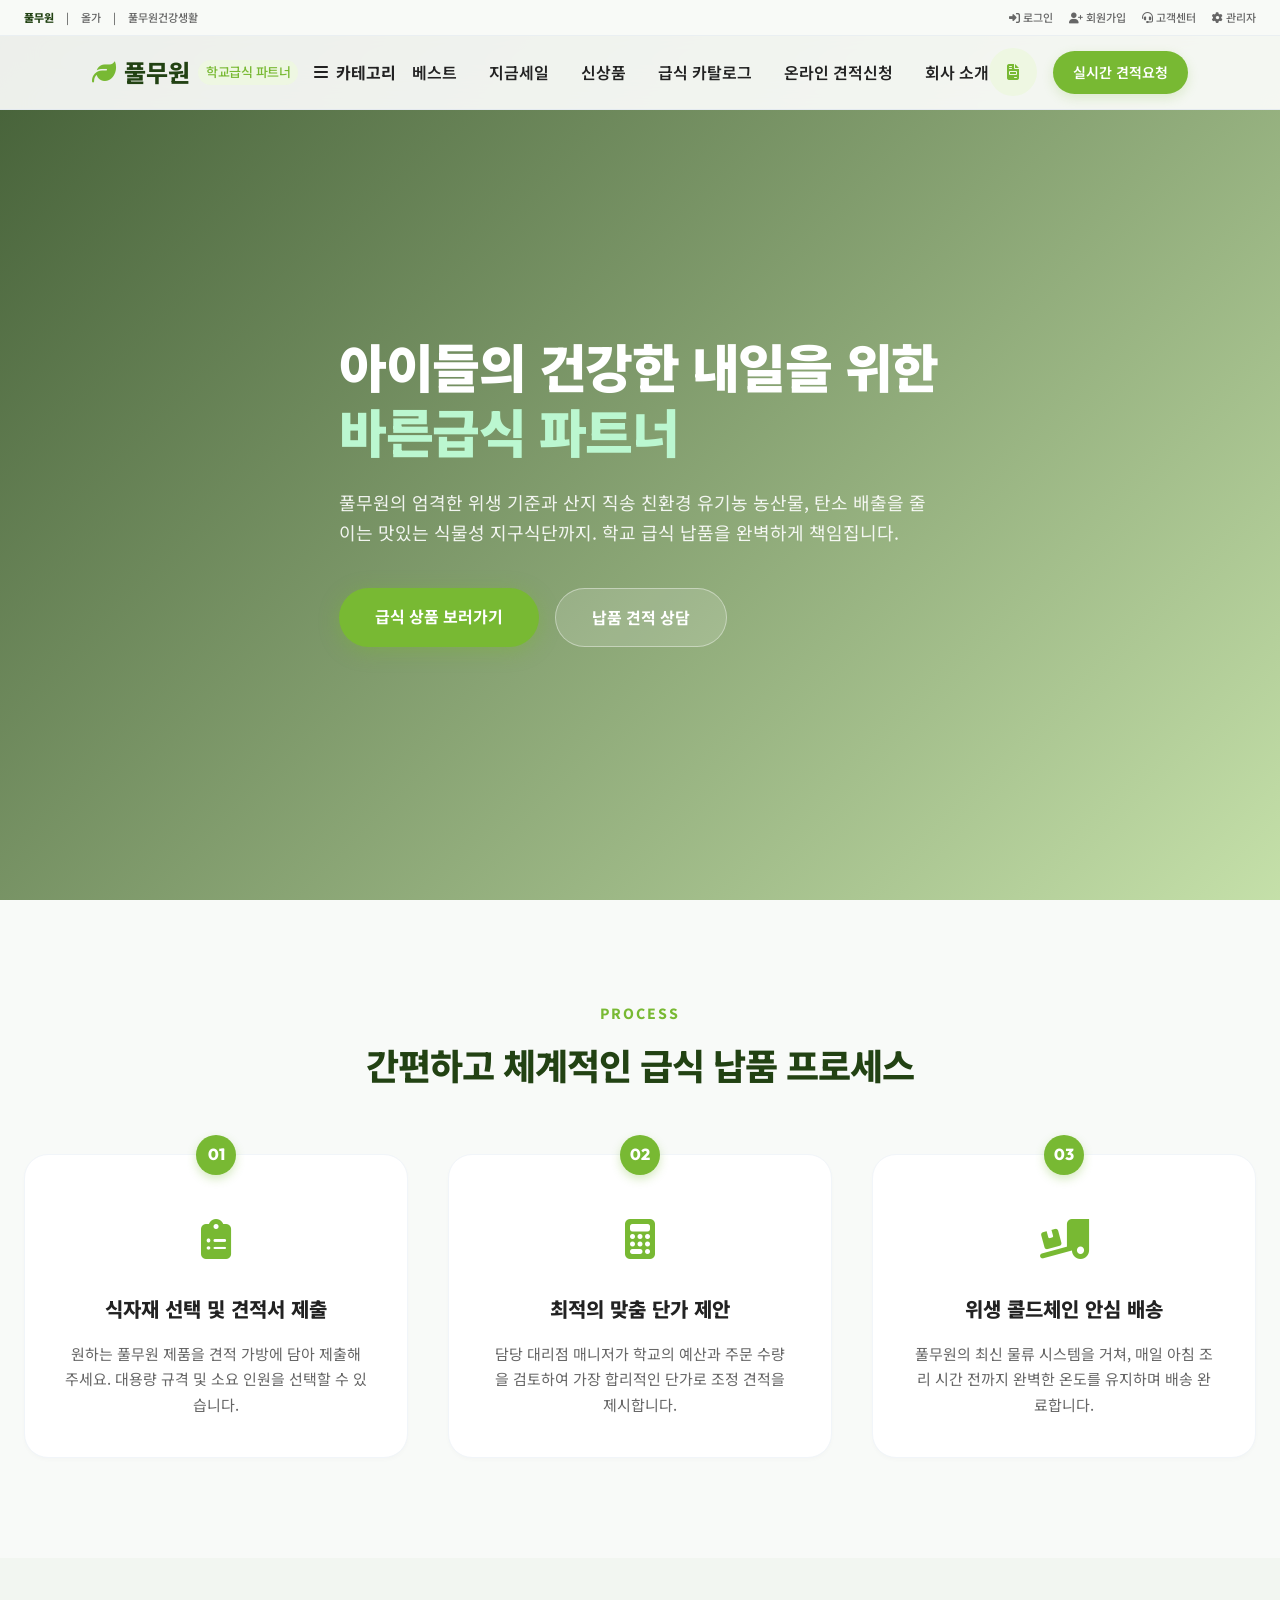
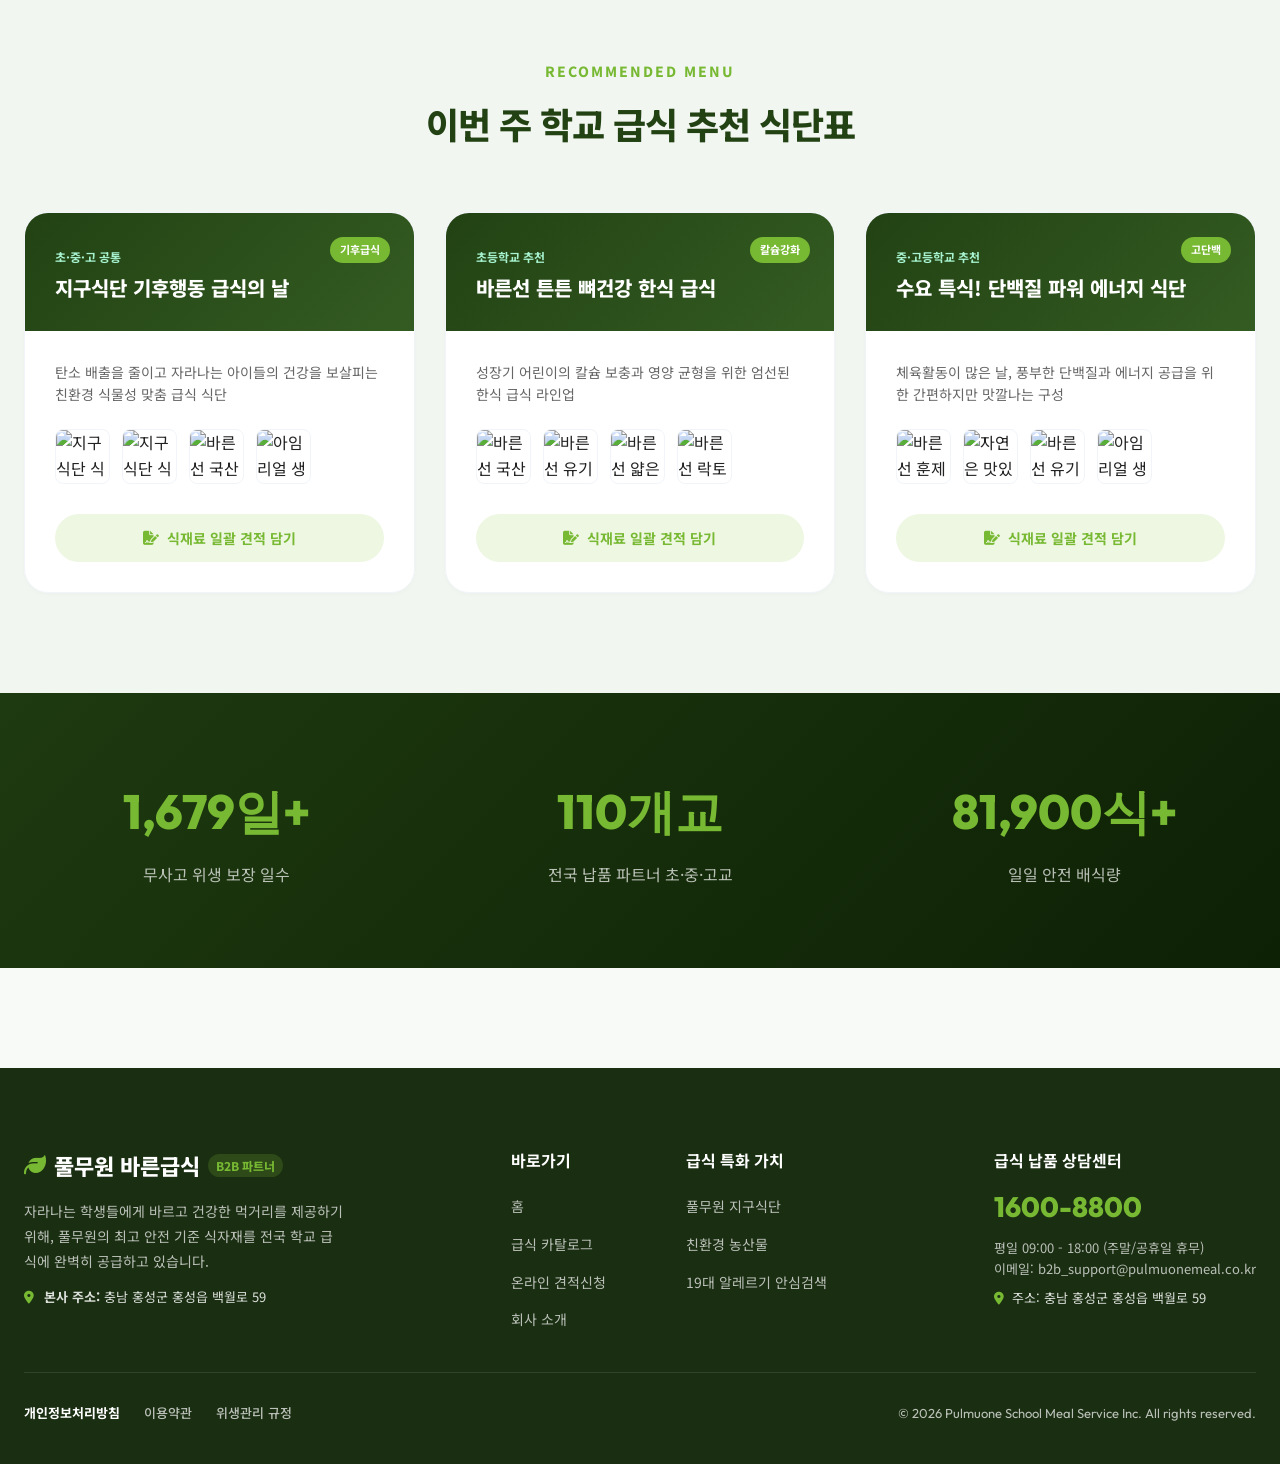
==== commit b01fbfd7: "feat: 관리자 콘솔 내 B2B 급식 파트너 회원 리스트 관리 UI, 통계 카드, 필터/검색 및 엑셀 다운로드 추가" ====
--- a/index.html
+++ b/index.html
@@ -621,9 +621,9 @@
   </footer>
 
   <!-- Scripts -->
-  <script src="js/data.js?v=11"></script>
-  <script src="js/cart.js?v=11"></script>
-  <script src="js/auth.js?v=11"></script>
-  <script src="js/main.js?v=11"></script>
+  <script src="js/data.js?v=12"></script>
+  <script src="js/cart.js?v=12"></script>
+  <script src="js/auth.js?v=12"></script>
+  <script src="js/main.js?v=12"></script>
 </body>
 </html>
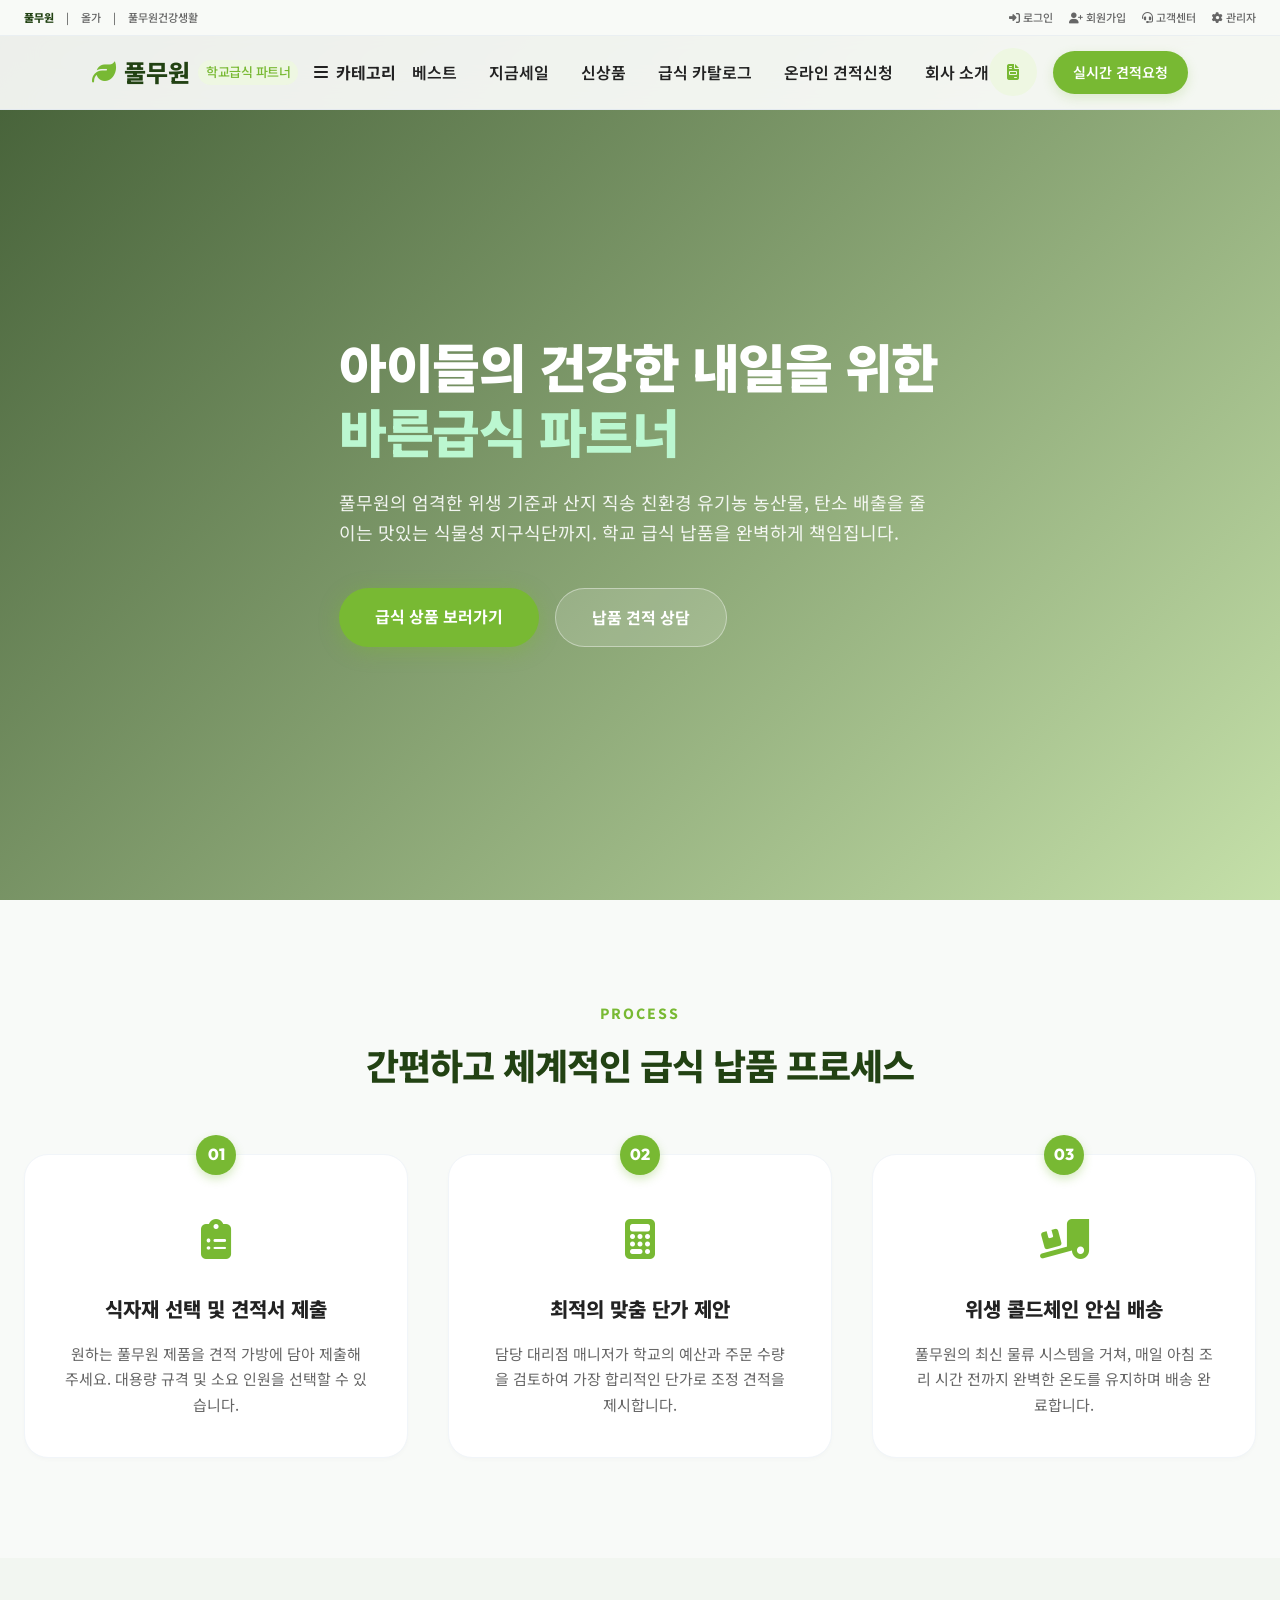
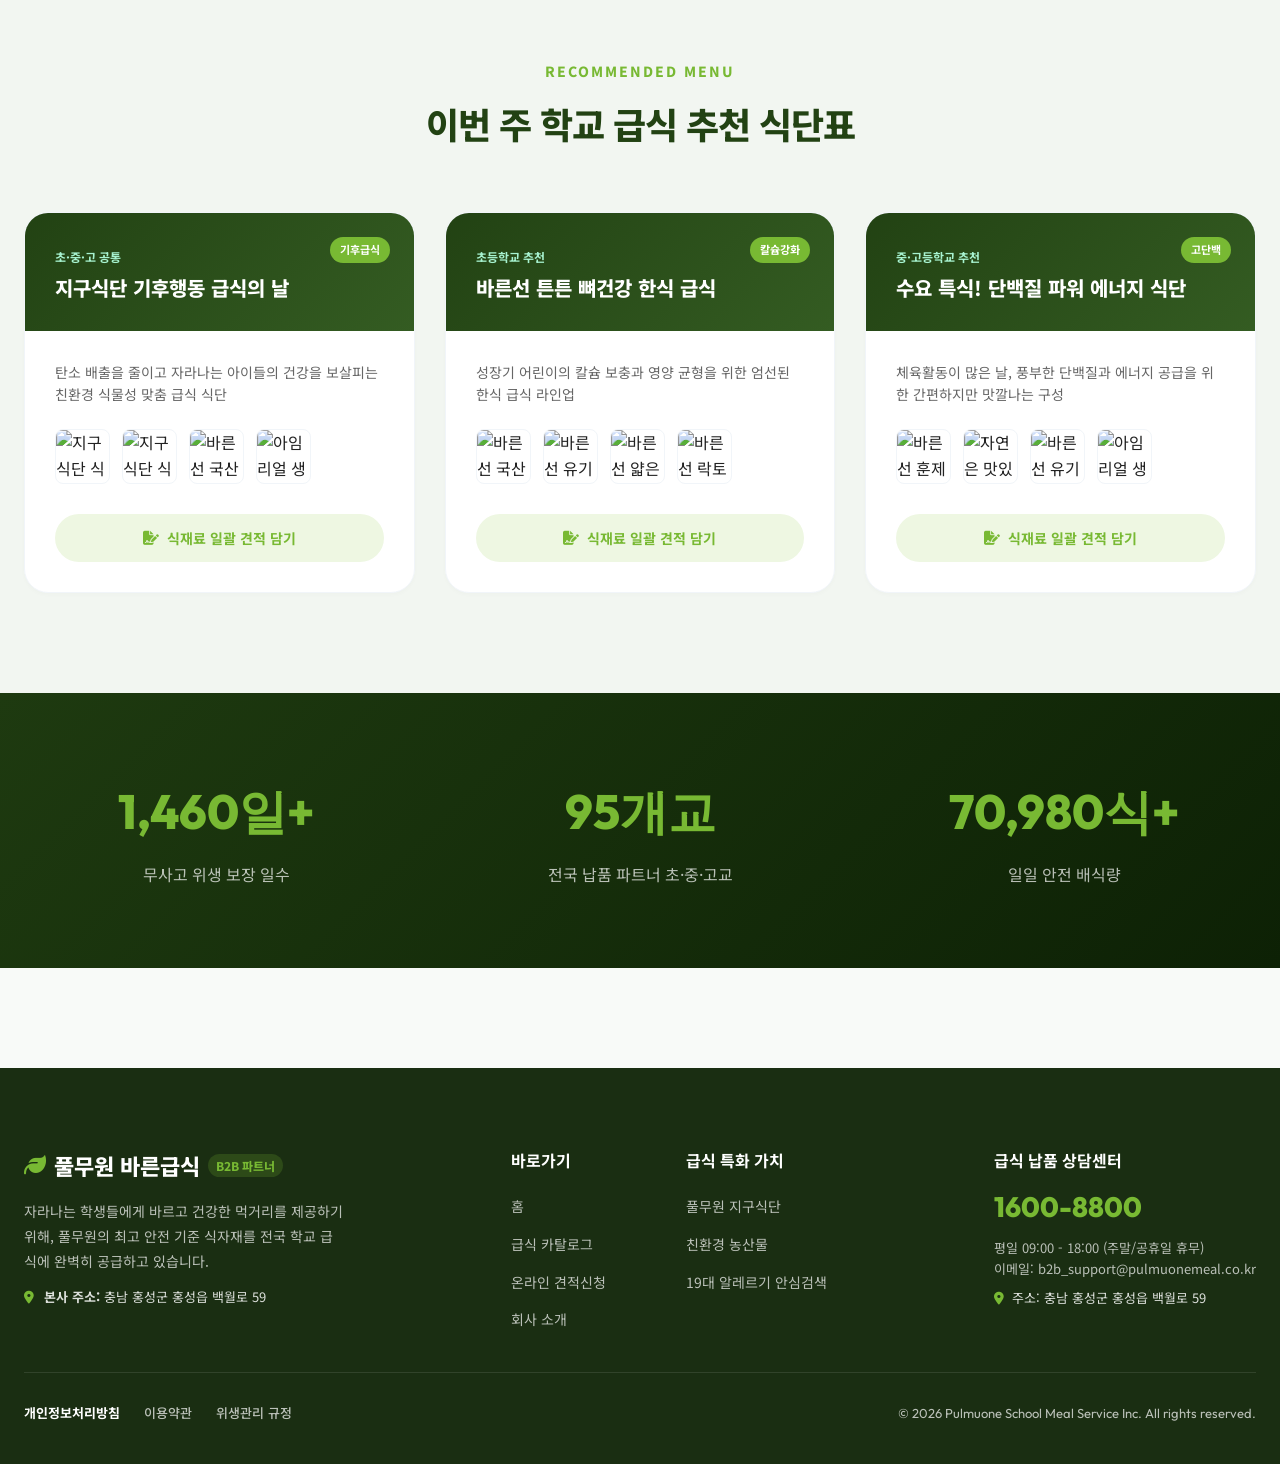
==== commit e95bab12: "fix: 관리자 로그인 폼 제출 이벤트 바인딩 보강 및 비밀번호 자동 채우기 버튼 추가" ====
--- a/index.html
+++ b/index.html
@@ -621,9 +621,9 @@
   </footer>
 
   <!-- Scripts -->
-  <script src="js/data.js?v=12"></script>
-  <script src="js/cart.js?v=12"></script>
-  <script src="js/auth.js?v=12"></script>
-  <script src="js/main.js?v=12"></script>
+  <script src="js/data.js?v=13"></script>
+  <script src="js/cart.js?v=13"></script>
+  <script src="js/auth.js?v=13"></script>
+  <script src="js/main.js?v=13"></script>
 </body>
 </html>
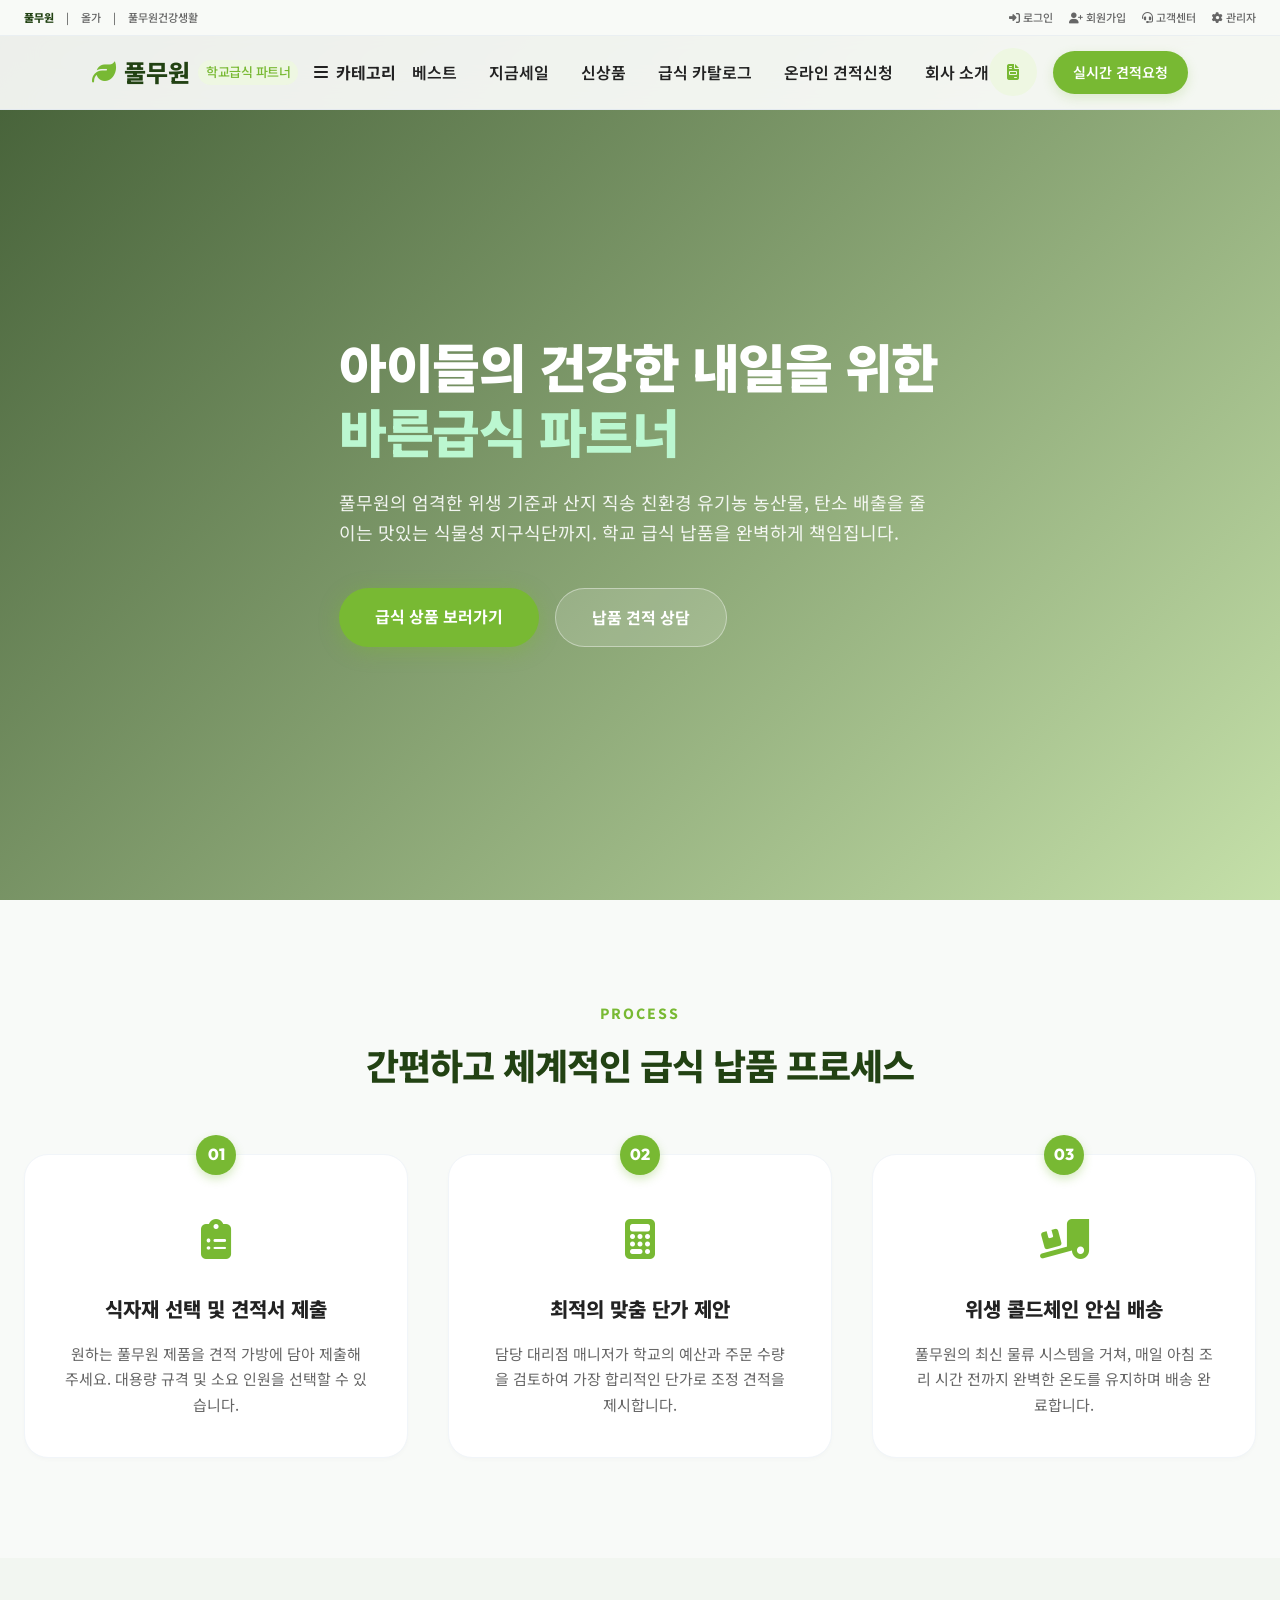
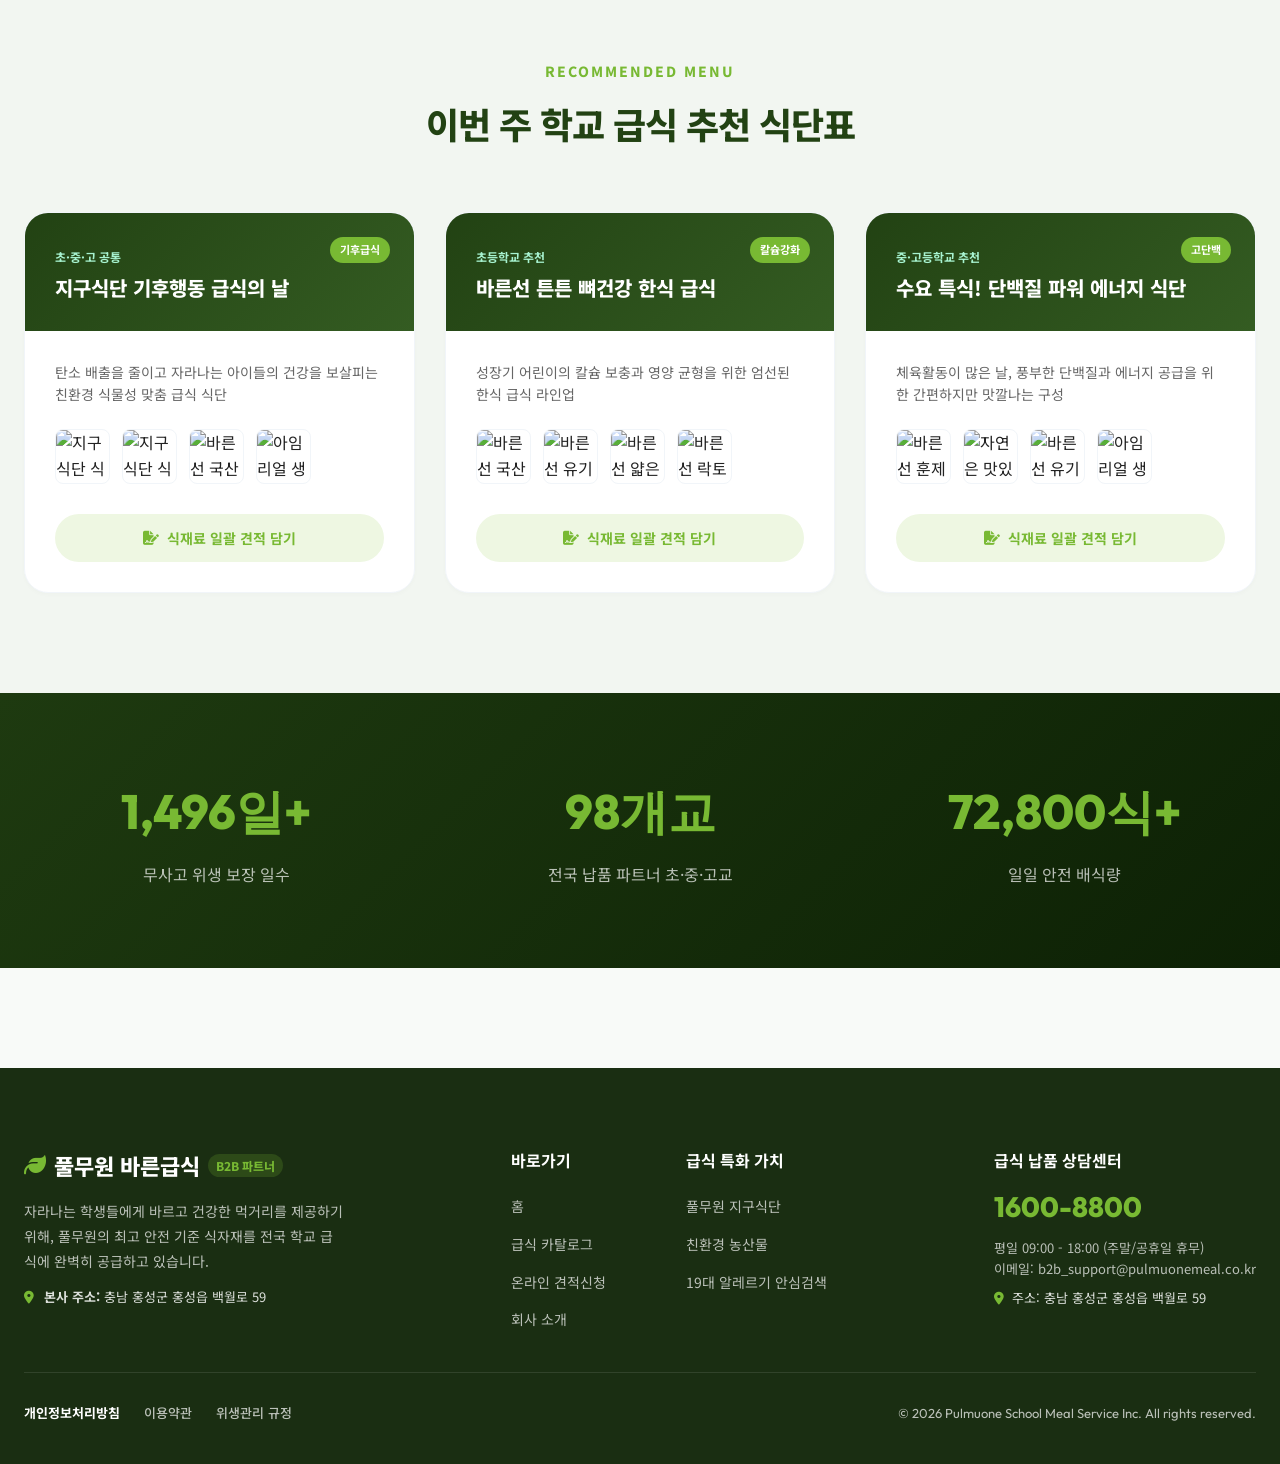
==== commit 1c3179a8: "fix: js/admin.js 내 DEMO_QUOTE_REQUESTS 구문 오류 수정으로 관리자 로그인 정상화" ====
--- a/index.html
+++ b/index.html
@@ -621,9 +621,9 @@
   </footer>
 
   <!-- Scripts -->
-  <script src="js/data.js?v=13"></script>
-  <script src="js/cart.js?v=13"></script>
-  <script src="js/auth.js?v=13"></script>
-  <script src="js/main.js?v=13"></script>
+  <script src="js/data.js?v=14"></script>
+  <script src="js/cart.js?v=14"></script>
+  <script src="js/auth.js?v=14"></script>
+  <script src="js/main.js?v=14"></script>
 </body>
 </html>
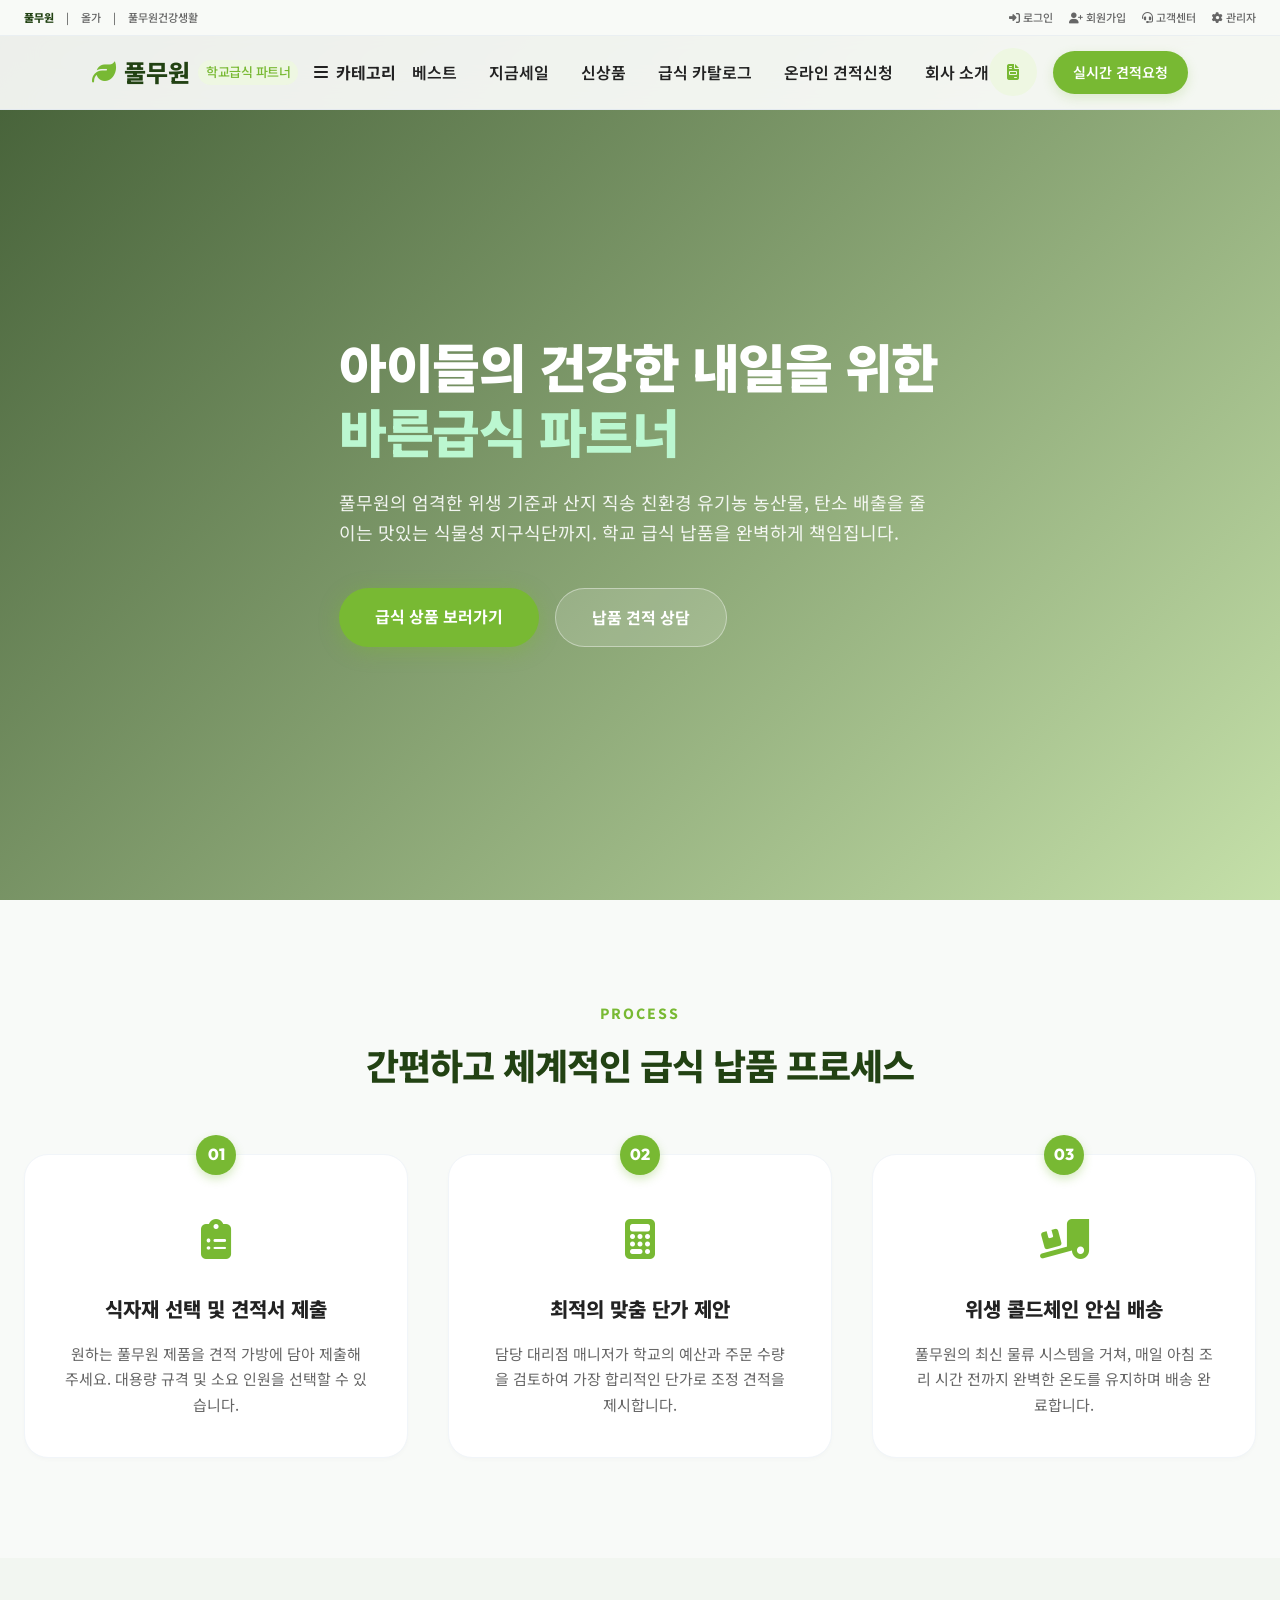
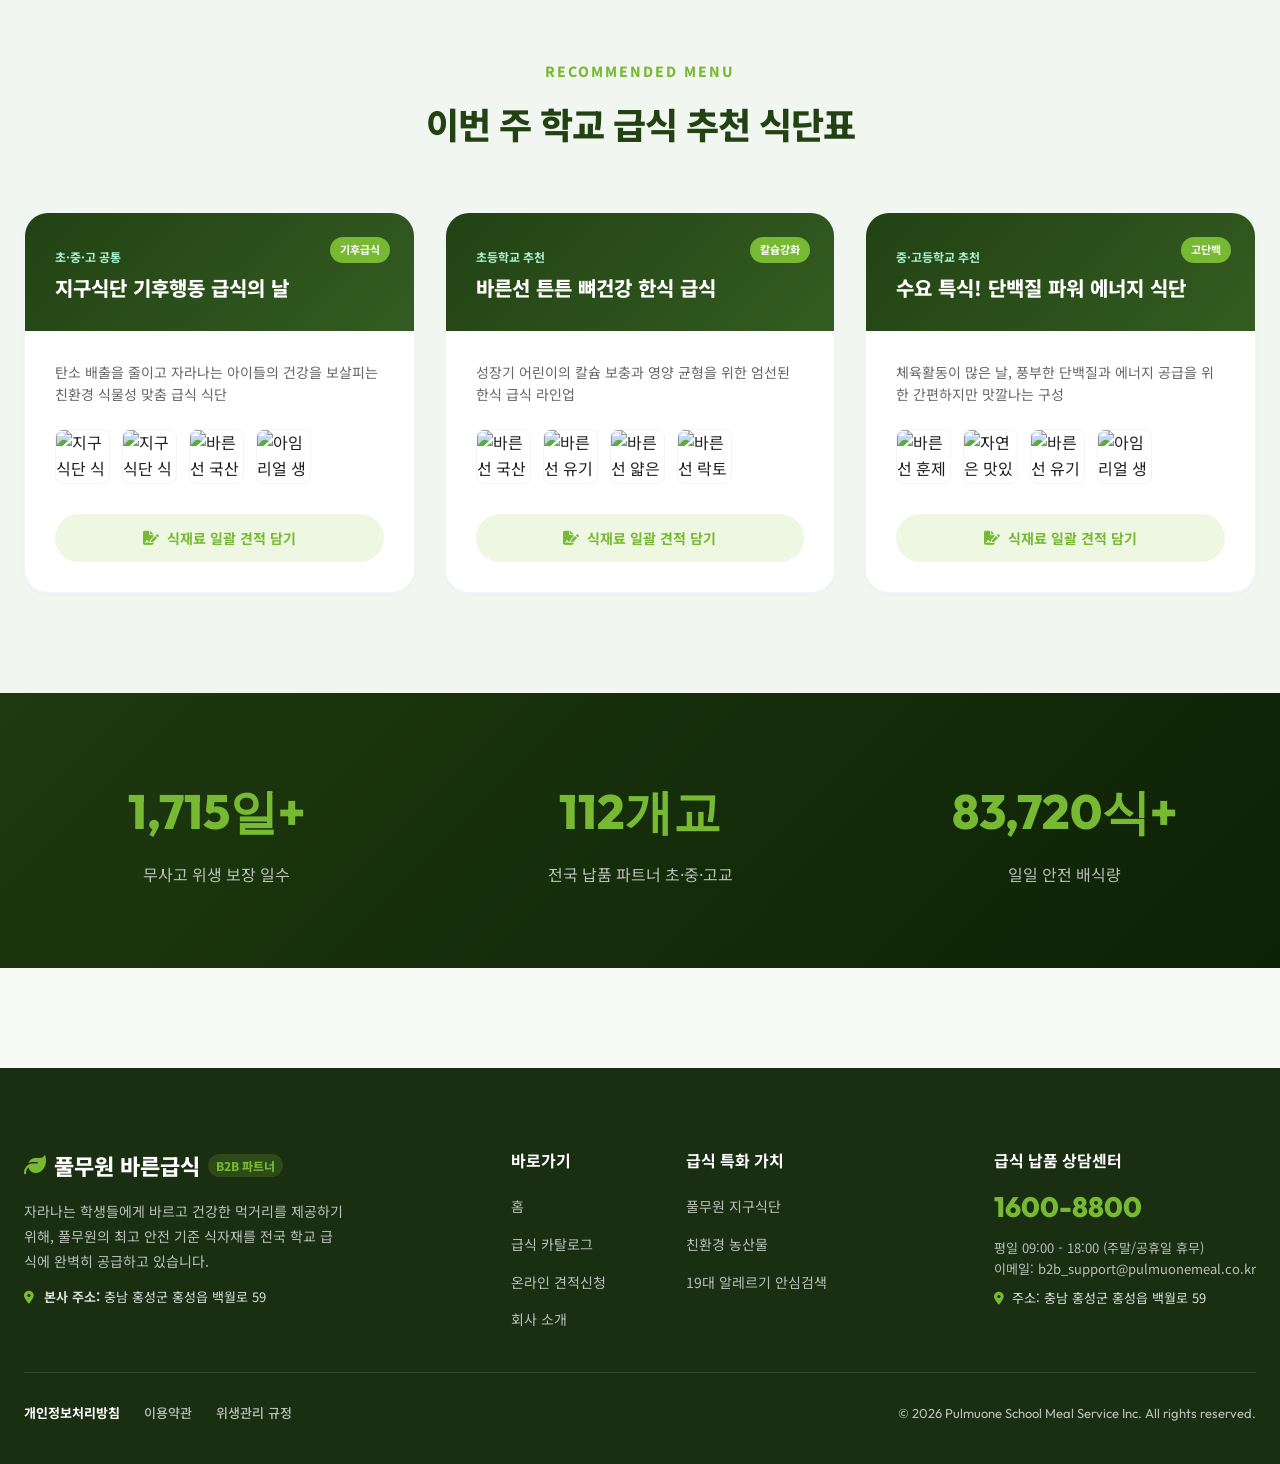
==== commit 6150e575: "style: 관리자 비밀번호 자동 채우기 버튼 제거" ====
--- a/index.html
+++ b/index.html
@@ -621,9 +621,9 @@
   </footer>
 
   <!-- Scripts -->
-  <script src="js/data.js?v=14"></script>
-  <script src="js/cart.js?v=14"></script>
-  <script src="js/auth.js?v=14"></script>
-  <script src="js/main.js?v=14"></script>
+  <script src="js/data.js?v=15"></script>
+  <script src="js/cart.js?v=15"></script>
+  <script src="js/auth.js?v=15"></script>
+  <script src="js/main.js?v=15"></script>
 </body>
 </html>
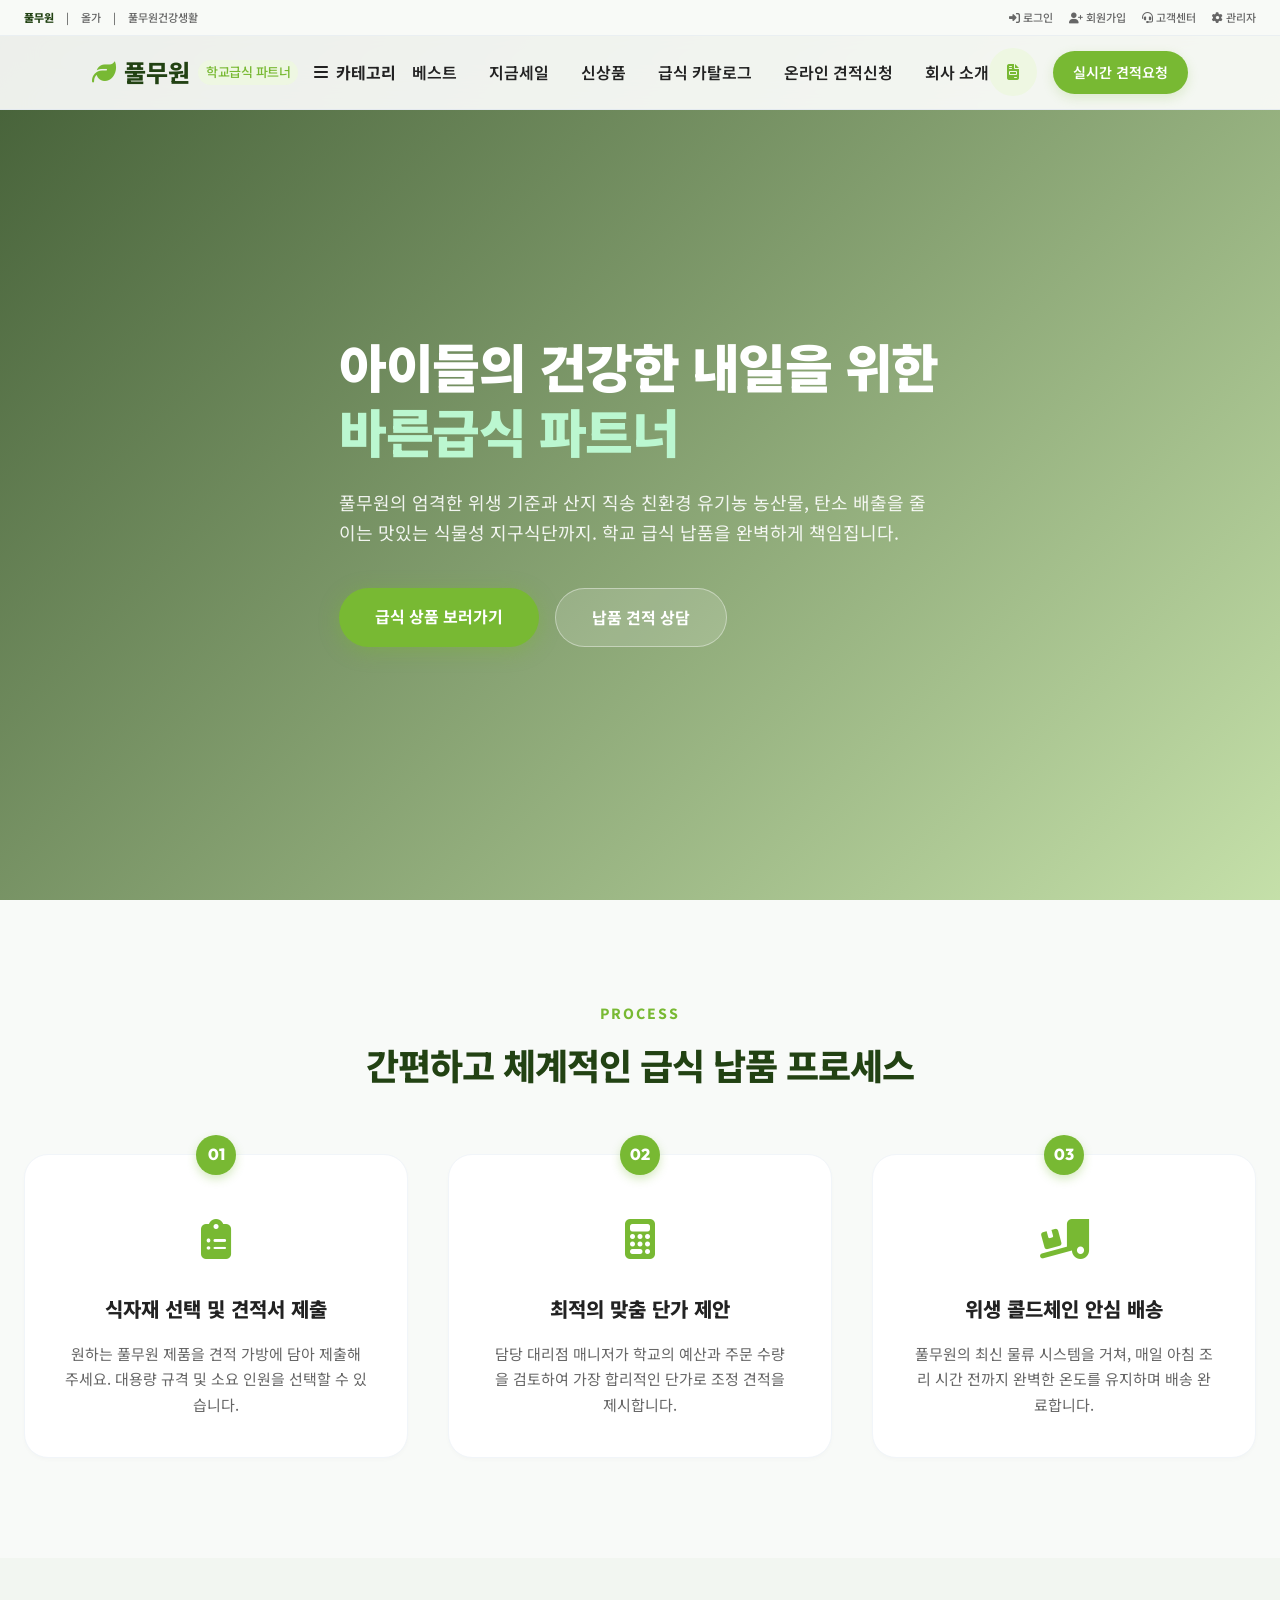
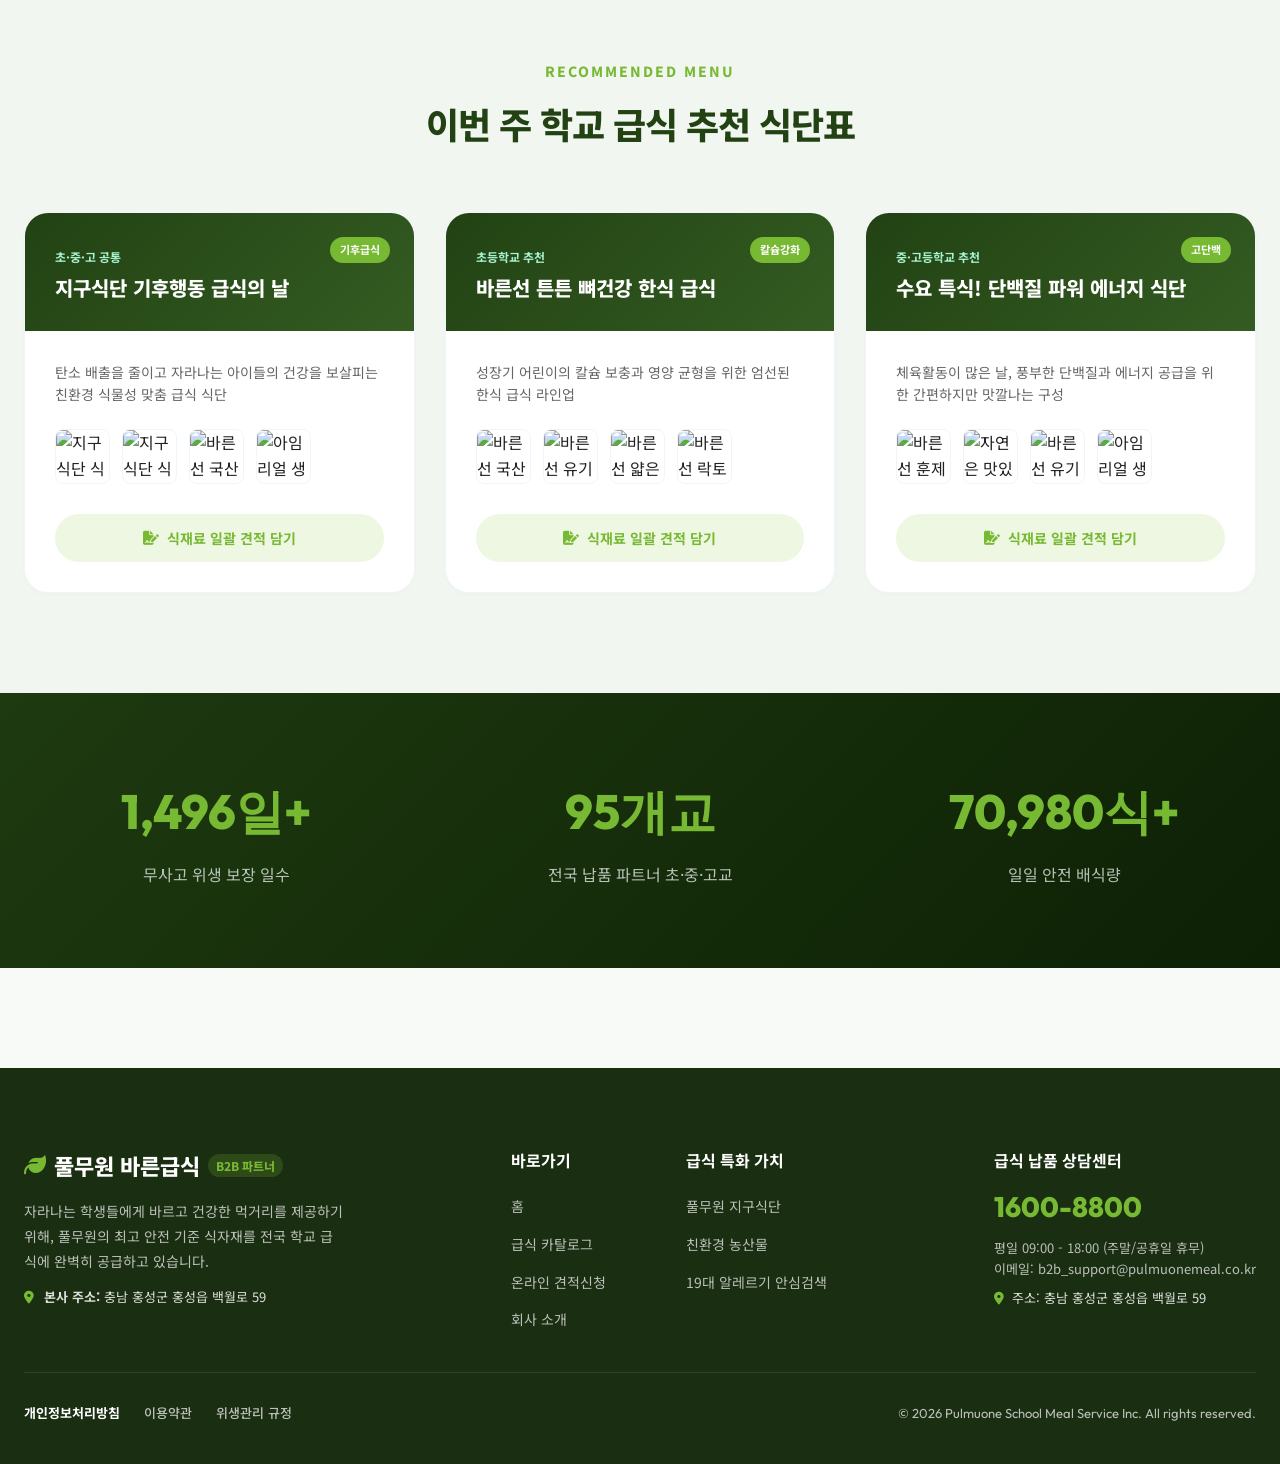
==== commit 10249b2c: "feat: 견적 가방 상단 헤더에 계속 쇼핑하기 UI 버튼 추가 및 팝업 닫기 연동" ====
--- a/index.html
+++ b/index.html
@@ -621,9 +621,9 @@
   </footer>
 
   <!-- Scripts -->
-  <script src="js/data.js?v=15"></script>
-  <script src="js/cart.js?v=15"></script>
-  <script src="js/auth.js?v=15"></script>
-  <script src="js/main.js?v=15"></script>
+  <script src="js/data.js?v=16"></script>
+  <script src="js/cart.js?v=16"></script>
+  <script src="js/auth.js?v=16"></script>
+  <script src="js/main.js?v=16"></script>
 </body>
 </html>
--- a/styles/components.css
+++ b/styles/components.css
@@ -259,7 +259,28 @@
 
 .btn-close-drawer:hover {
   background-color: var(--bg-main);
-  color: var(--text-dark);
+  color: var(--secondary-color);
+}
+
+.btn-continue-shopping {
+  background-color: #f1f5f9;
+  border: 1px solid #cbd5e1;
+  border-radius: var(--radius-sm);
+  padding: 6px 12px;
+  font-size: 13px;
+  font-weight: 700;
+  color: var(--secondary-color);
+  cursor: pointer;
+  display: inline-flex;
+  align-items: center;
+  gap: 6px;
+  transition: all var(--transition-fast);
+}
+
+.btn-continue-shopping:hover {
+  background-color: var(--primary-light);
+  color: var(--primary-color);
+  border-color: var(--primary-light);
 }
 
 .drawer-content {
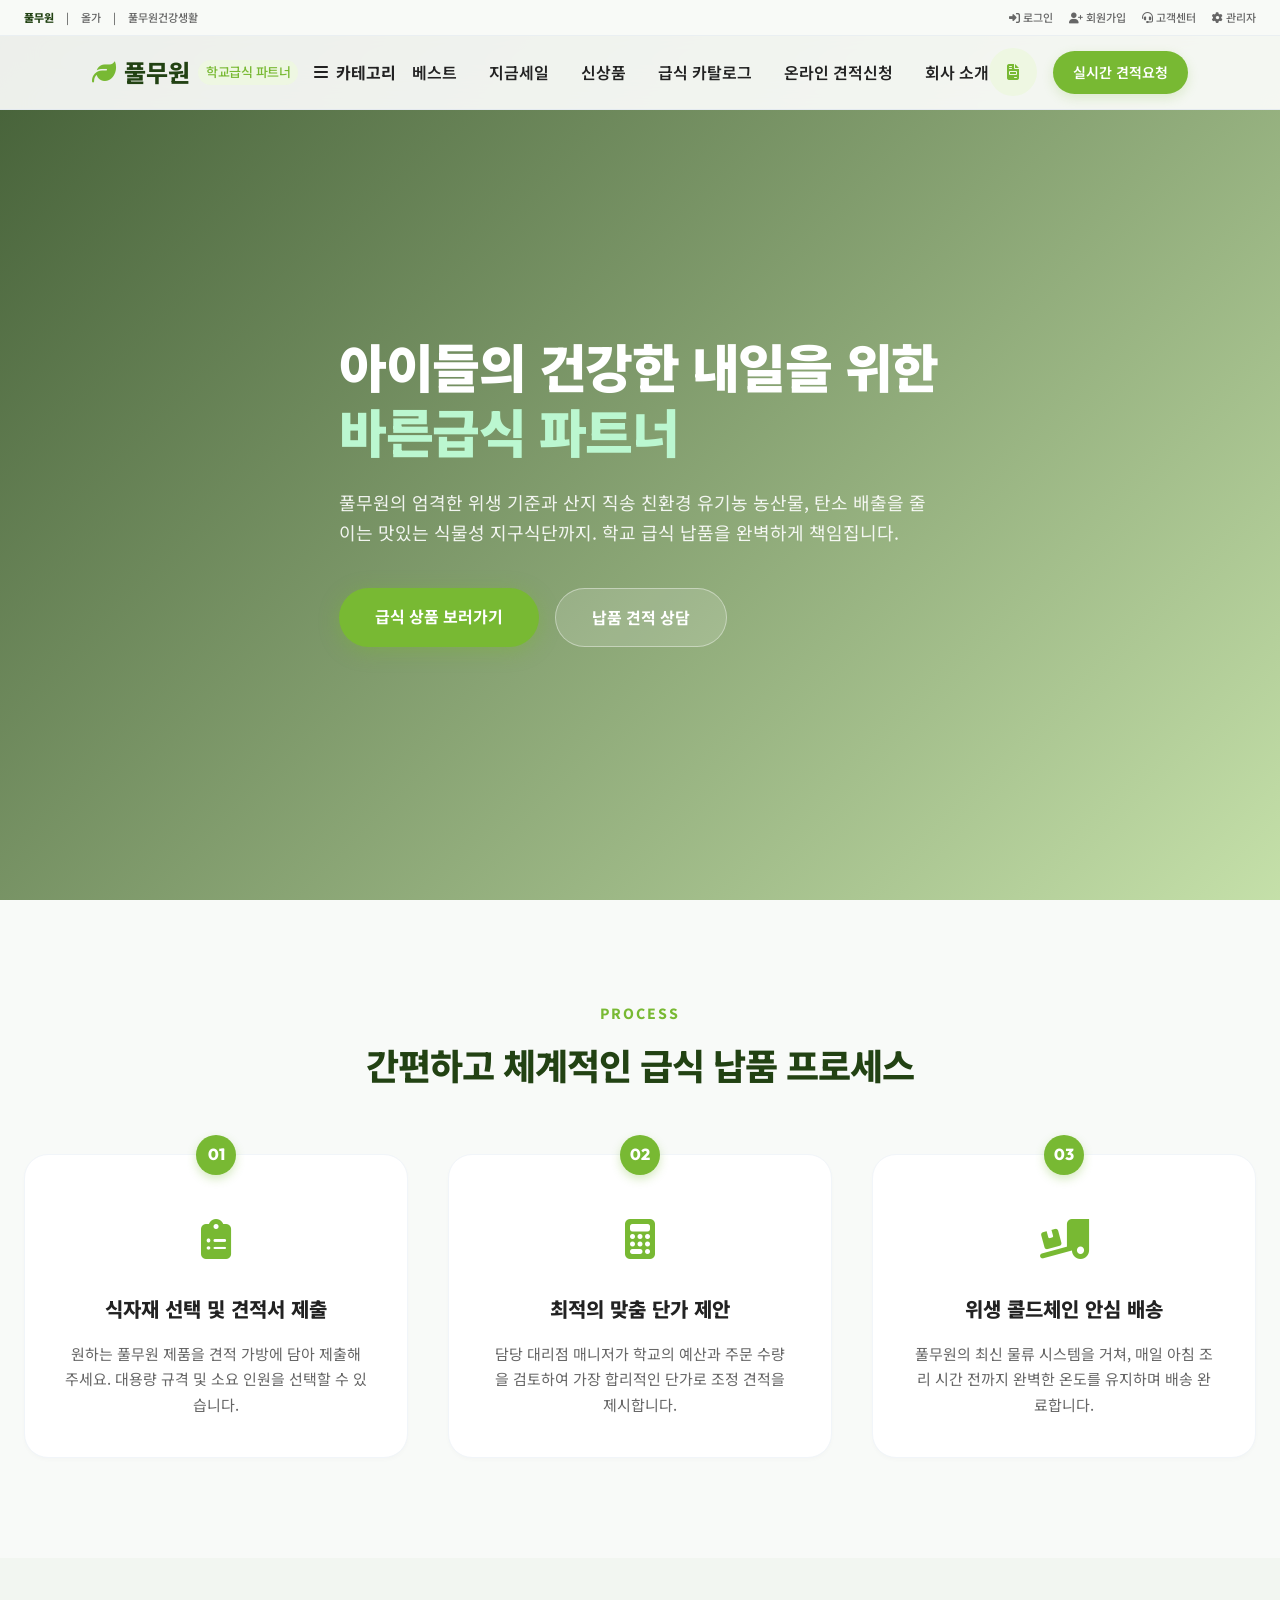
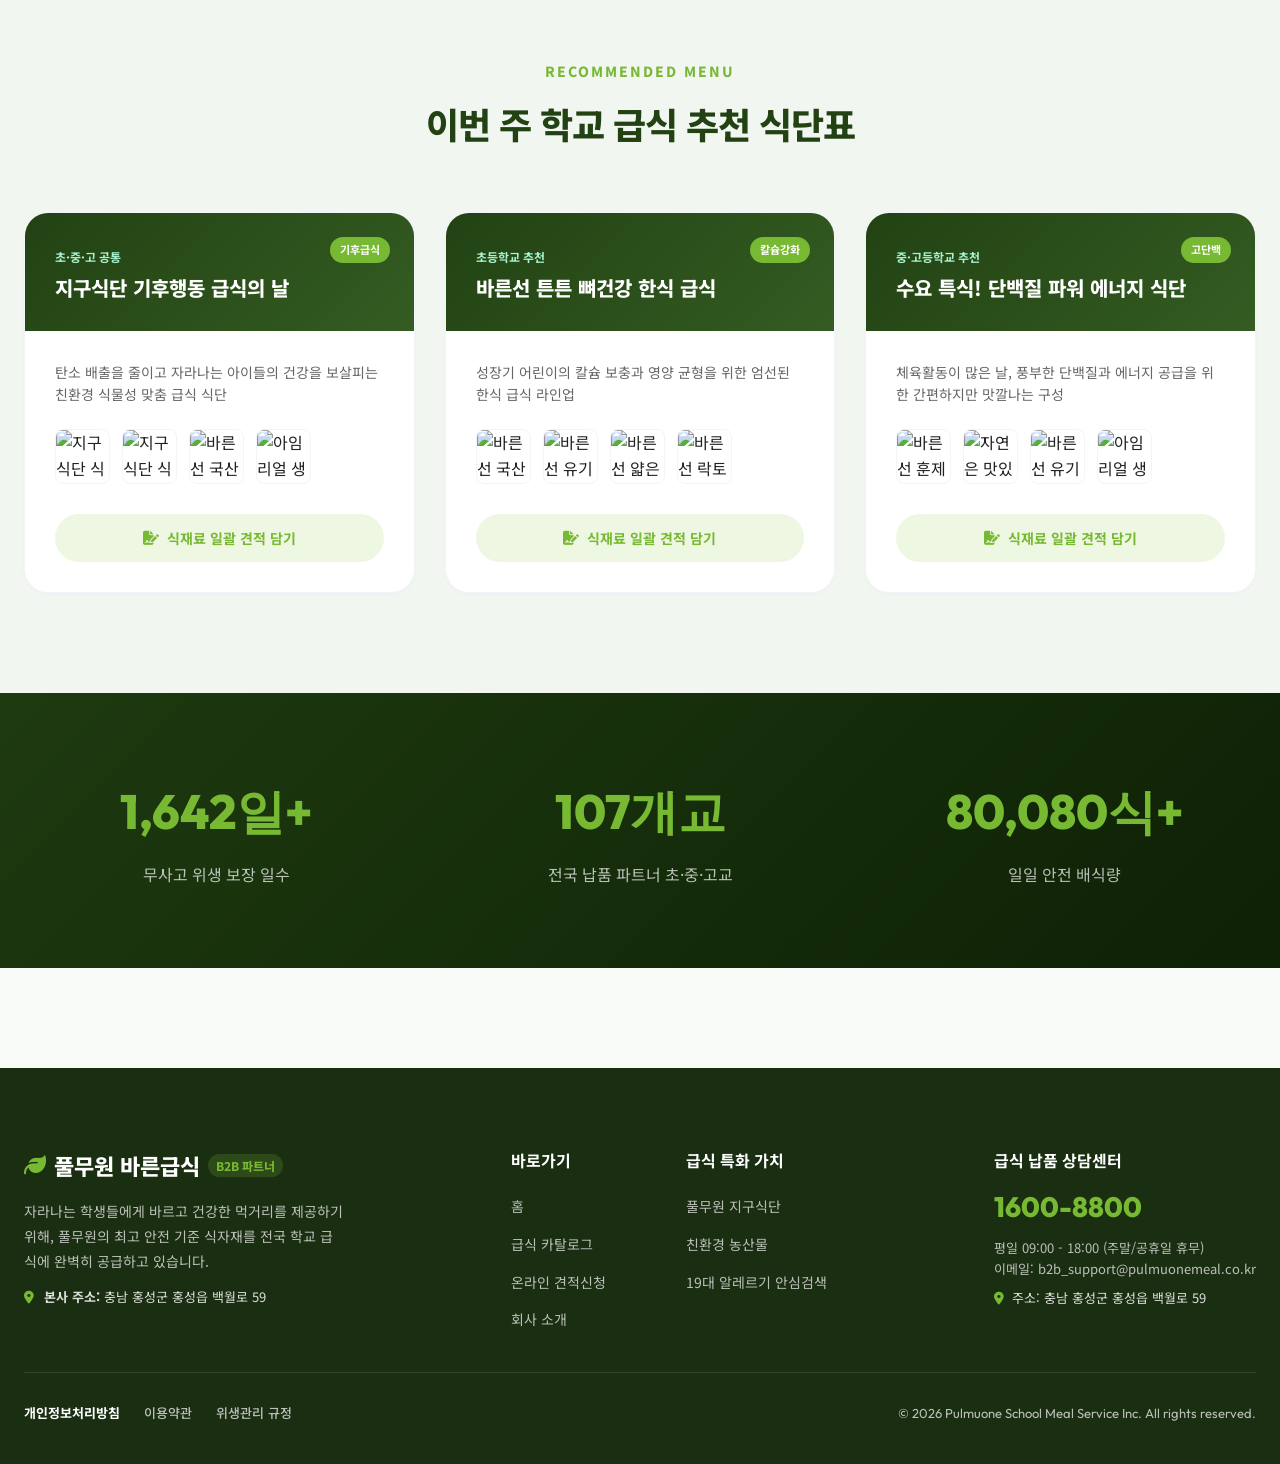
==== commit 278a6ad0: "style: 견적 가방 계속 쇼핑하기 버튼 선명한 프레시 그린 그라데이션 필 버튼으로 디자인 업그레이드" ====
--- a/index.html
+++ b/index.html
@@ -621,9 +621,9 @@
   </footer>
 
   <!-- Scripts -->
-  <script src="js/data.js?v=16"></script>
-  <script src="js/cart.js?v=16"></script>
-  <script src="js/auth.js?v=16"></script>
-  <script src="js/main.js?v=16"></script>
+  <script src="js/data.js?v=17"></script>
+  <script src="js/cart.js?v=17"></script>
+  <script src="js/auth.js?v=17"></script>
+  <script src="js/main.js?v=17"></script>
 </body>
 </html>
--- a/styles/components.css
+++ b/styles/components.css
@@ -263,24 +263,32 @@
 }
 
 .btn-continue-shopping {
-  background-color: #f1f5f9;
-  border: 1px solid #cbd5e1;
-  border-radius: var(--radius-sm);
-  padding: 6px 12px;
+  background: linear-gradient(135deg, #70b62c 0%, #569920 100%);
+  border: none;
+  border-radius: 20px;
+  padding: 8px 16px;
   font-size: 13px;
-  font-weight: 700;
-  color: var(--secondary-color);
+  font-weight: 800;
+  color: #ffffff;
   cursor: pointer;
   display: inline-flex;
   align-items: center;
   gap: 6px;
+  box-shadow: 0 4px 12px rgba(112, 182, 44, 0.35);
   transition: all var(--transition-fast);
+  letter-spacing: -0.3px;
 }
 
 .btn-continue-shopping:hover {
-  background-color: var(--primary-light);
-  color: var(--primary-color);
-  border-color: var(--primary-light);
+  background: linear-gradient(135deg, #5b9e20 0%, #487e19 100%);
+  color: #ffffff;
+  transform: translateY(-2px);
+  box-shadow: 0 6px 16px rgba(112, 182, 44, 0.45);
+}
+
+.btn-continue-shopping:active {
+  transform: translateY(0);
+  box-shadow: 0 2px 6px rgba(112, 182, 44, 0.3);
 }
 
 .drawer-content {
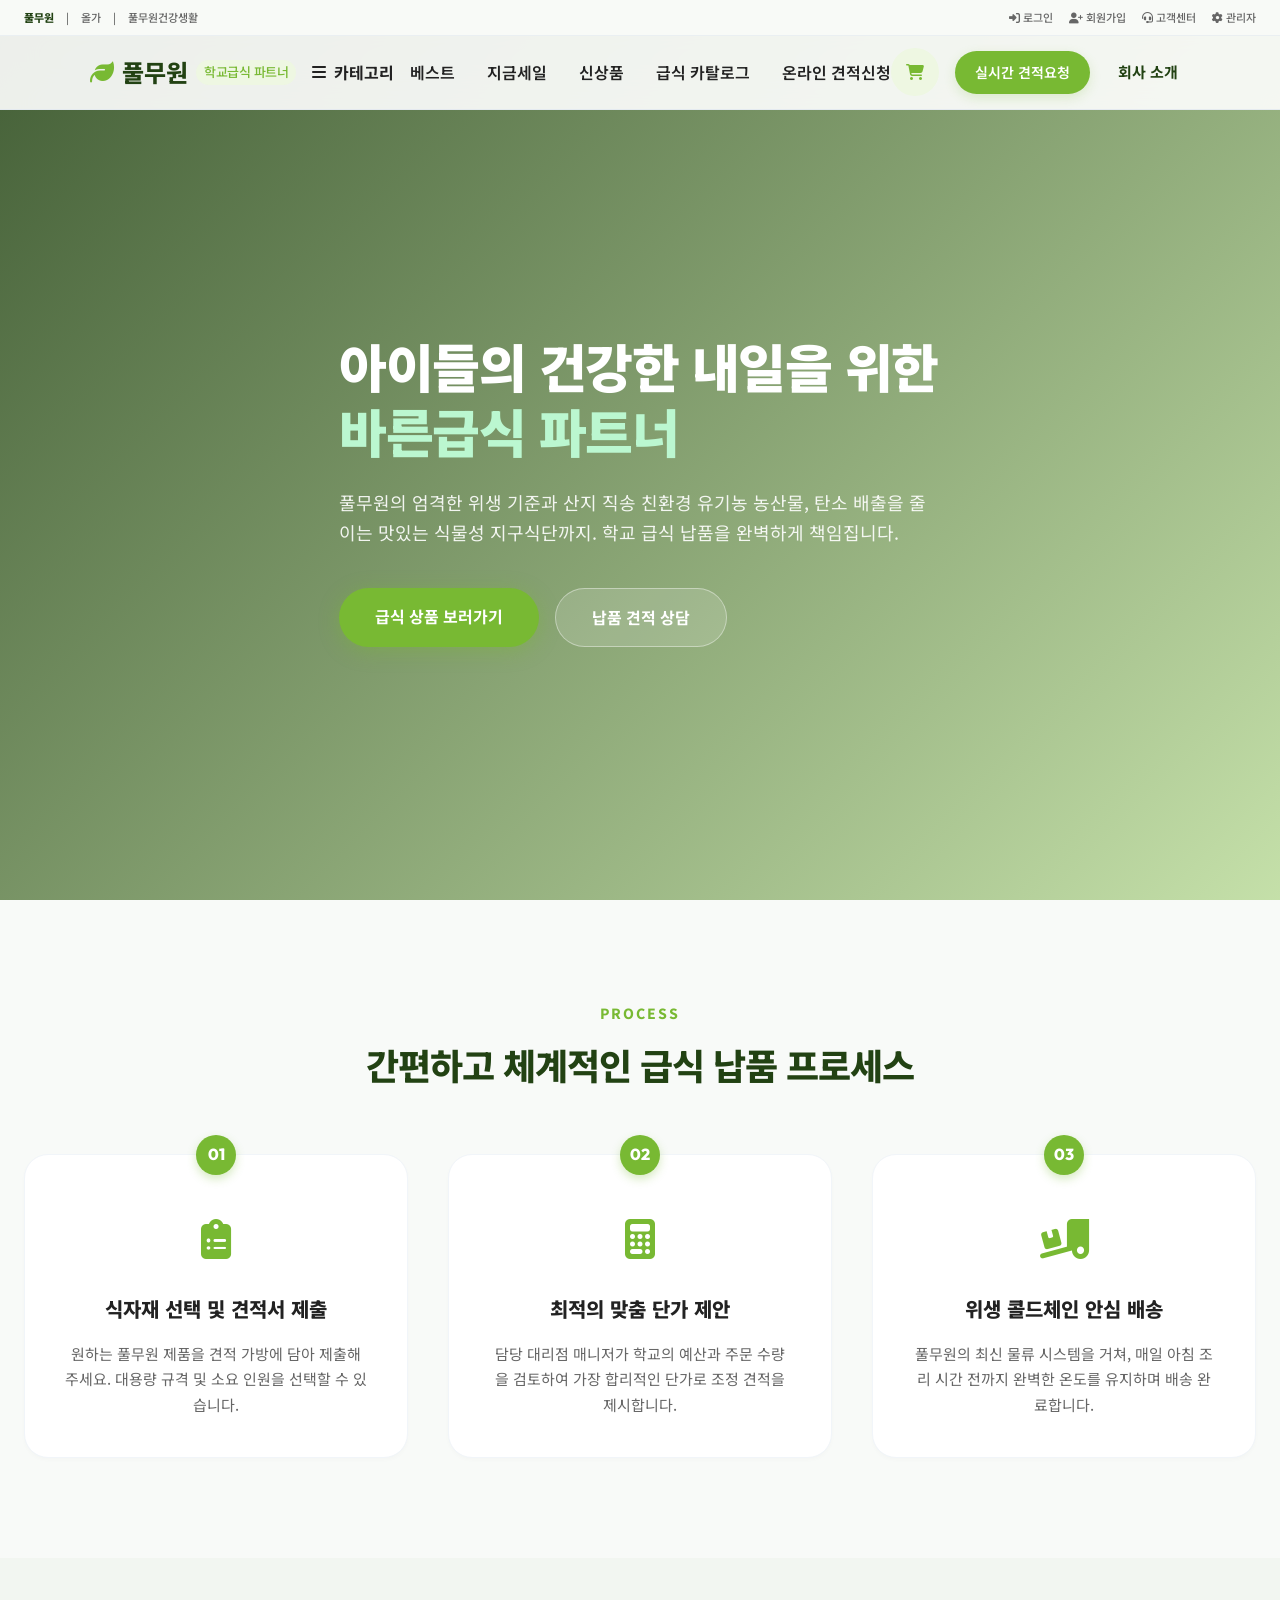
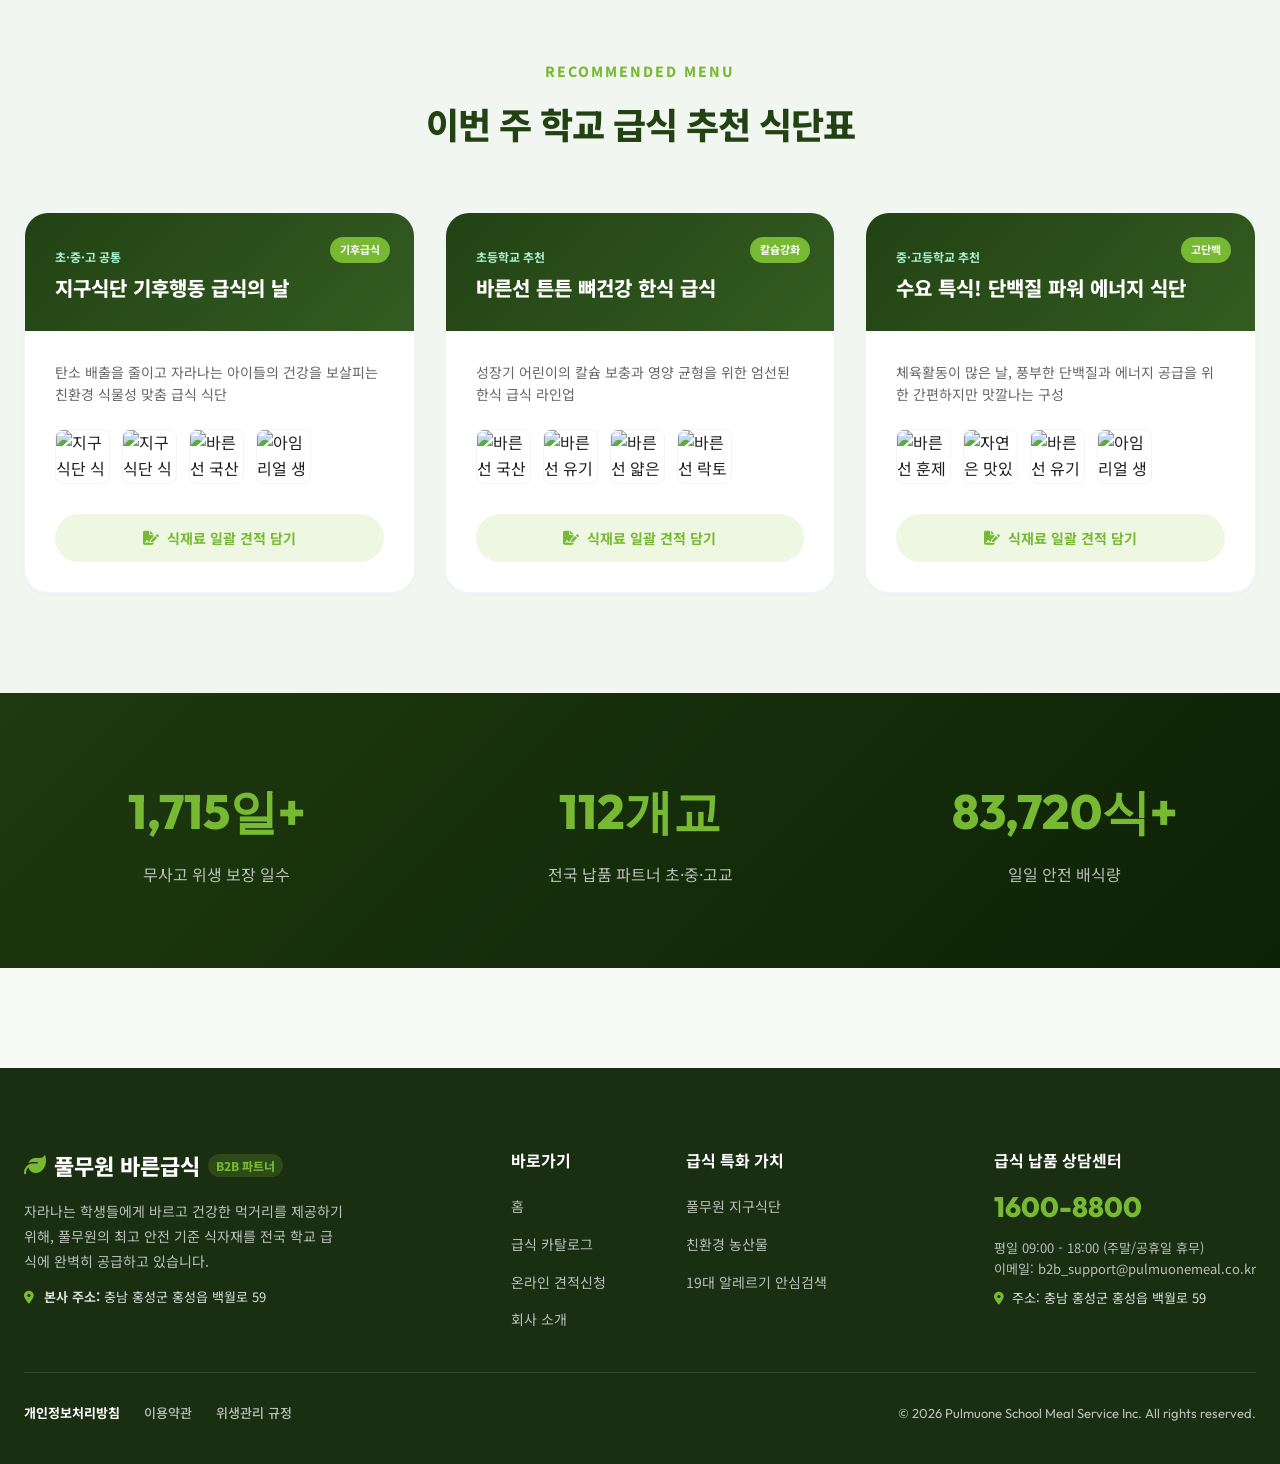
==== commit e1bf9bbf: "style: 헤더 액션 메뉴 순서 재배치 (쇼핑카트 견적가방 -> 실시간 견적요청 -> 회사소개 오른쪽 끝 이동)" ====
--- a/index.html
+++ b/index.html
@@ -411,15 +411,15 @@
         <a href="products.html?filter=new" class="nav-item">신상품</a>
         <a href="products.html" class="nav-item">급식 카탈로그</a>
         <a href="quote.html" class="nav-item">온라인 견적신청</a>
-        <a href="about.html" class="nav-item">회사 소개</a>
       </nav>
       
       <div class="header-actions">
-        <button class="btn-cart-toggle" title="견적 가방 열기">
-          <i class="fas fa-file-invoice"></i>
+        <button class="btn-cart-toggle" title="견적 가방 열기 (쇼핑카트)" aria-label="견적 가방 열기">
+          <i class="fas fa-shopping-cart"></i>
           <span class="cart-count">0</span>
         </button>
         <a href="quote.html" class="btn-quote-nav">실시간 견적요청</a>
+        <a href="about.html" class="nav-about-right">회사 소개</a>
         <button class="btn-mobile-menu" id="mobileMenuBtn">
           <i class="fas fa-bars"></i>
         </button>
@@ -621,9 +621,9 @@
   </footer>
 
   <!-- Scripts -->
-  <script src="js/data.js?v=17"></script>
-  <script src="js/cart.js?v=17"></script>
-  <script src="js/auth.js?v=17"></script>
-  <script src="js/main.js?v=17"></script>
+  <script src="js/data.js?v=18"></script>
+  <script src="js/cart.js?v=18"></script>
+  <script src="js/auth.js?v=18"></script>
+  <script src="js/main.js?v=18"></script>
 </body>
 </html>
--- a/styles/main.css
+++ b/styles/main.css
@@ -308,6 +308,26 @@
   box-shadow: 0 6px 16px rgba(120, 185, 51, 0.3);
 }
 
+.nav-about-right {
+  font-weight: 700;
+  font-size: 15px;
+  color: var(--secondary-color);
+  padding: 8px 12px;
+  border-radius: var(--radius-sm);
+  transition: all var(--transition-fast);
+  display: inline-flex;
+  align-items: center;
+  gap: 4px;
+}
+
+.nav-about-right:hover {
+  color: var(--primary-color);
+}
+
+.nav-about-right.active {
+  color: var(--primary-color);
+}
+
 /* 푸터 디자인 */
 footer {
   background-color: #1a2e12;
